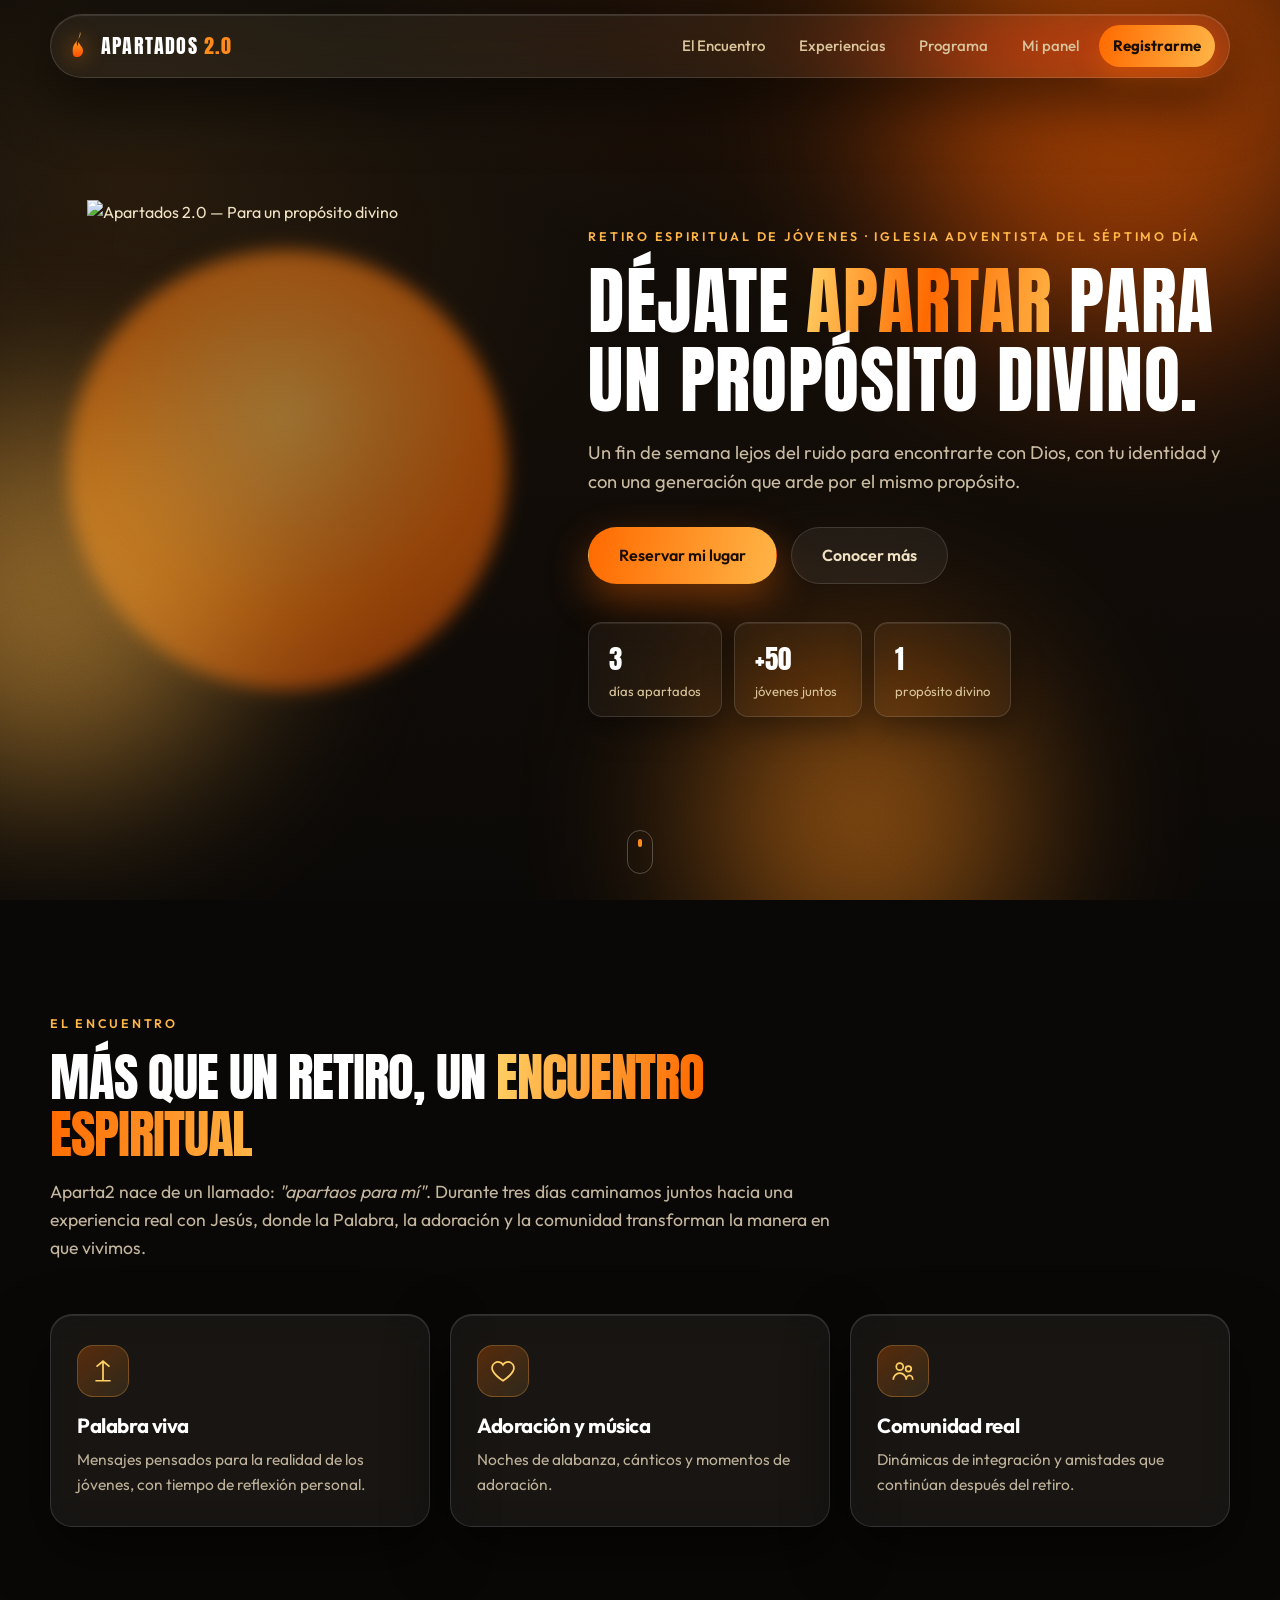
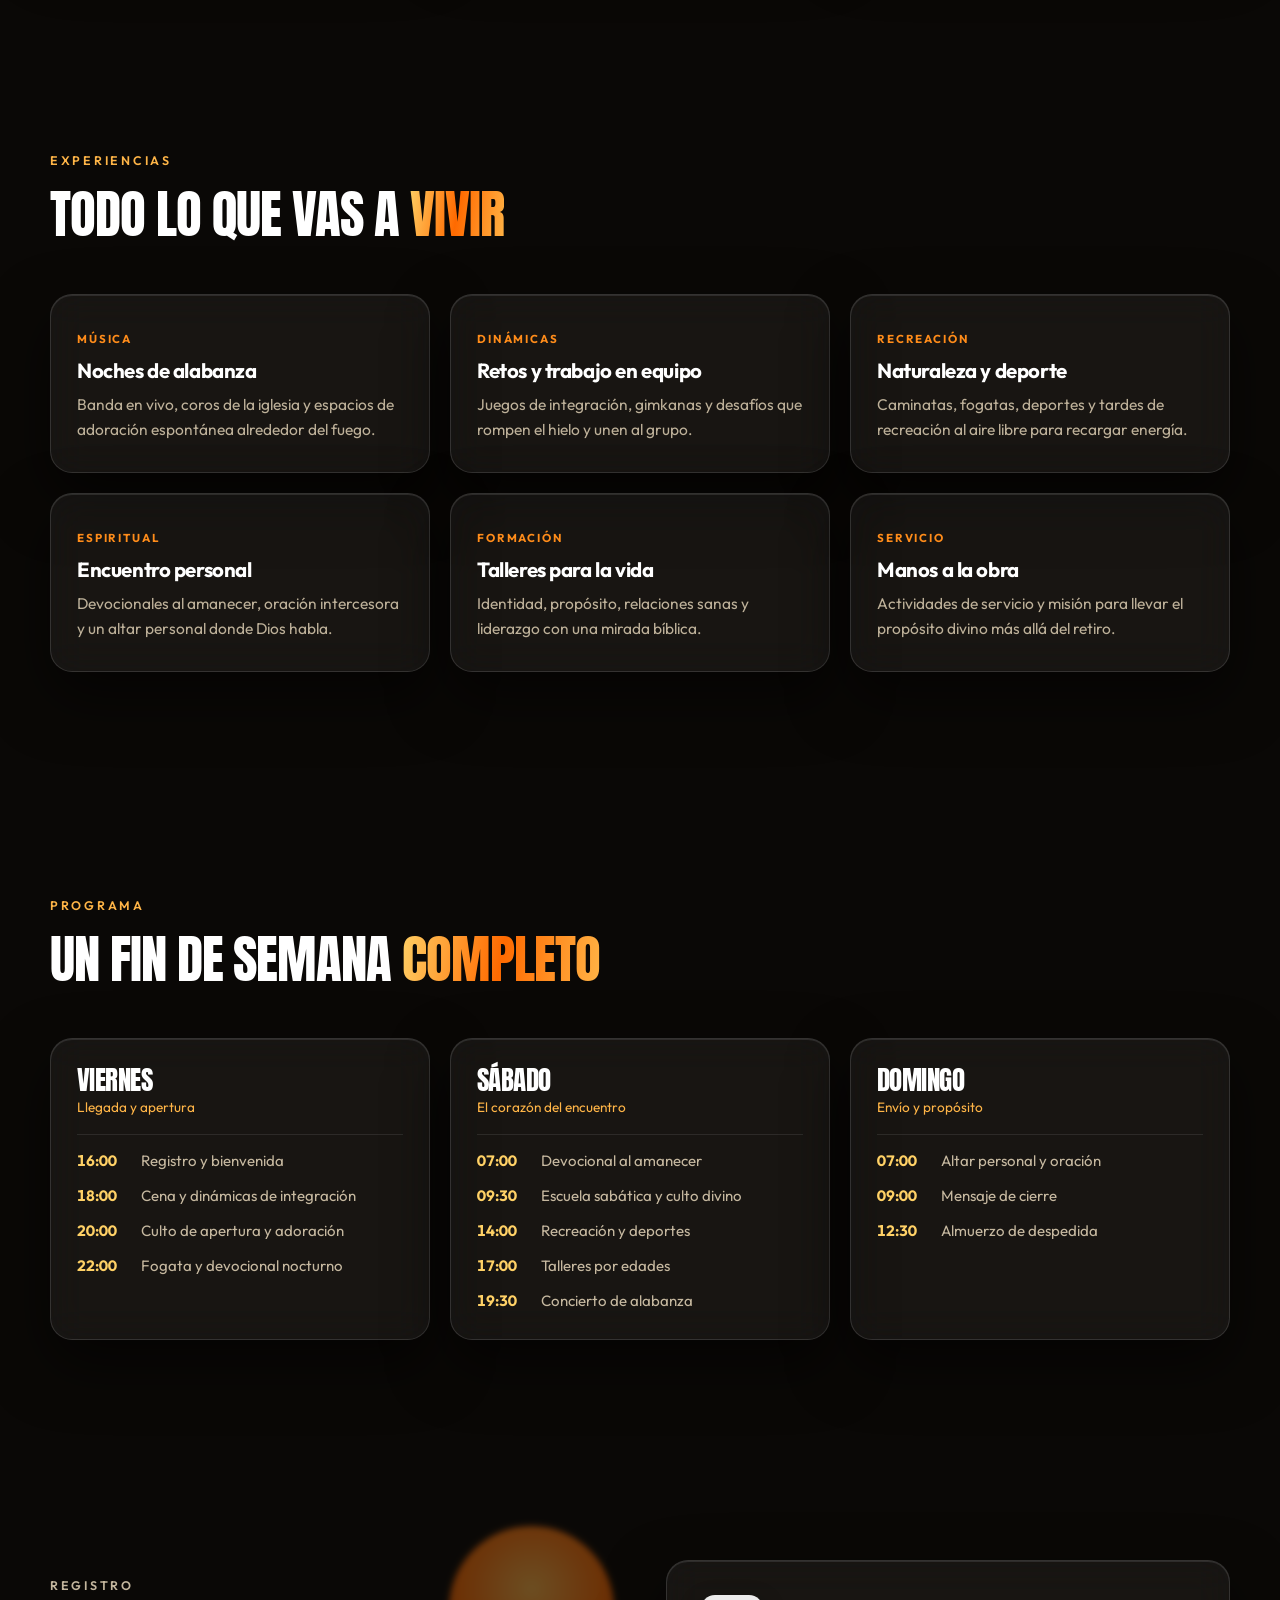
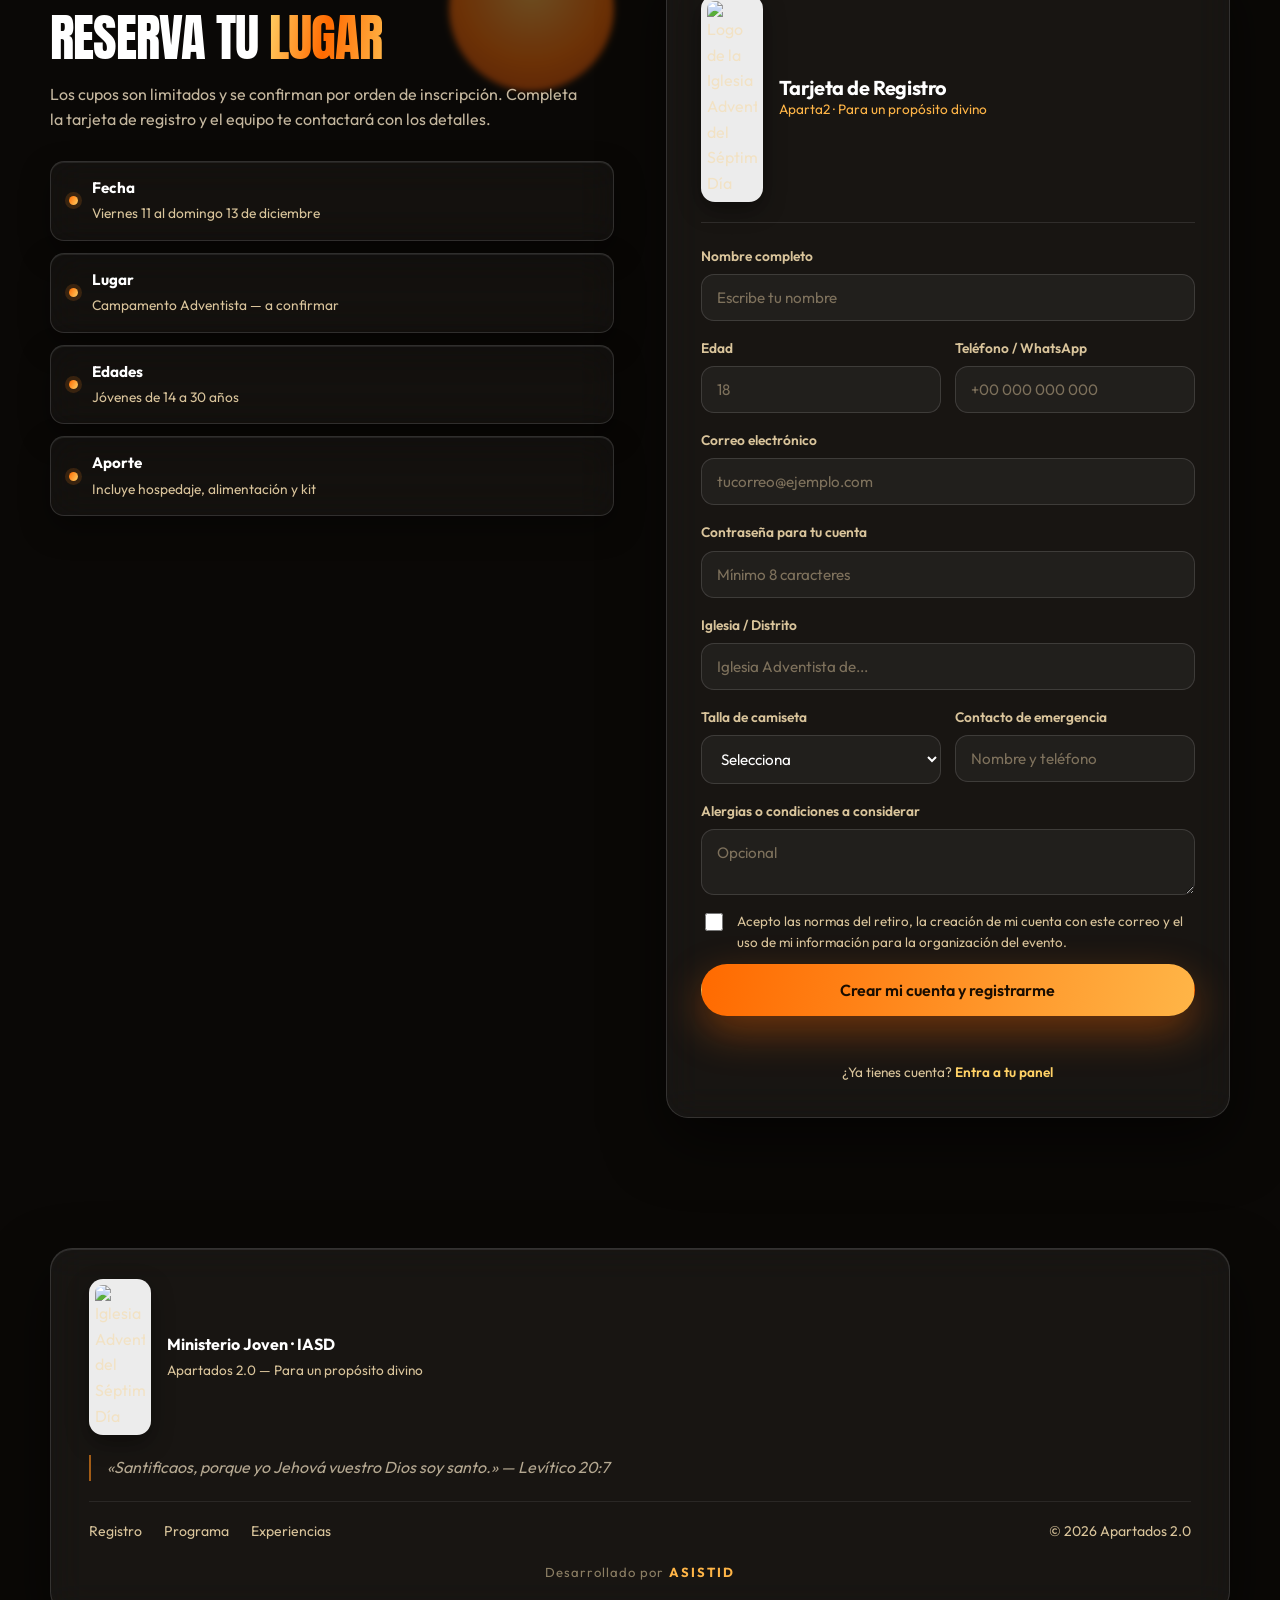
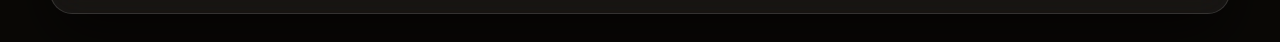
==== index.html @ e3aacc3d "Ajusta textos de las tarjetas de El Encuentro" ====
<!DOCTYPE html>
<html lang="es">
<head>
  <meta charset="UTF-8" />
  <meta name="viewport" content="width=device-width, initial-scale=1.0" />
  <title>Aparta2 — Para un Propósito Divino | Retiro de Jóvenes Adventistas</title>
  <meta name="description" content="Aparta2 es el retiro espiritual de jóvenes de la Iglesia Adventista del Séptimo Día. Un fin de semana apartado para un propósito divino: encuentro con Dios, música, dinámicas y recreación." />
  <link rel="preconnect" href="https://fonts.googleapis.com" />
  <link rel="preconnect" href="https://fonts.gstatic.com" crossorigin />
  <link href="https://fonts.googleapis.com/css2?family=Anton&family=Outfit:wght@300;400;500;600;700;800&display=swap" rel="stylesheet" />
  <link rel="stylesheet" href="styles.css" />
  <link rel="icon" href="https://commons.wikimedia.org/wiki/Special:FilePath/Seventh-day%20Adventist%20Church%20logo%20in%20Spanish.png" />
</head>
<body>
  <div class="glow" aria-hidden="true">
    <span class="orb orb--1"></span>
    <span class="orb orb--2"></span>
    <span class="orb orb--3"></span>
    <div class="grain"></div>
  </div>

  <header class="nav glass" id="nav">
    <a class="nav__brand" href="#inicio">
      <span class="flame-mini" aria-hidden="true">
        <svg viewBox="0 0 64 90" role="img">
          <defs>
            <linearGradient id="fm" x1="0" y1="1" x2="0" y2="0">
              <stop offset="0" stop-color="#ff4d00" />
              <stop offset="0.5" stop-color="#ff8c1a" />
              <stop offset="1" stop-color="#ffd166" />
            </linearGradient>
          </defs>
          <path fill="url(#fm)" d="M32 2c6 16-10 20-10 34 0 6 4 10 4 10s-2-8 3-13c0 10 12 12 12 26 0 12-9 19-19 19S10 71 10 57C10 34 32 30 32 2z"/>
        </svg>
      </span>
      <span class="nav__name">APARTADOS <em>2.0</em></span>
    </a>

    <nav class="nav__links" id="navLinks">
      <a href="#encuentro">El Encuentro</a>
      <a href="#experiencias">Experiencias</a>
      <a href="#programa">Programa</a>
      <a href="panel.html">Mi panel</a>
      <a href="#registro" class="nav__cta">Registrarme</a>
    </nav>

    <button class="nav__burger" id="burger" aria-label="Abrir menú" aria-expanded="false">
      <span></span><span></span><span></span>
    </button>
  </header>

  <main>
    <section class="hero" id="inicio">
      <div class="hero__inner">
        <div class="hero__logo reveal">
          <div class="fluid-orb fluid-orb--hero" data-fluid-orb data-color="#ff6a00" aria-hidden="true"></div>
          <picture>
            <source srcset="assets/aparta2-logo.webp" type="image/webp" />
            <img
              class="logo-aparta"
              src="assets/aparta2-logo.png"
              alt="Apartados 2.0 — Para un propósito divino"
              width="1100"
              height="1507"
            />
          </picture>
        </div>

        <div class="hero__copy">
          <p class="eyebrow reveal">Retiro Espiritual de Jóvenes · Iglesia Adventista del Séptimo Día</p>
          <h1 class="reveal">Déjate <span class="grad">apartar</span> para un propósito divino.</h1>
          <p class="lead reveal">
            Un fin de semana lejos del ruido para encontrarte con Dios, con tu identidad
            y con una generación que arde por el mismo propósito.
          </p>

          <div class="hero__actions reveal">
            <a href="#registro" class="btn btn--primary">Reservar mi lugar</a>
            <a href="#encuentro" class="btn btn--ghost">Conocer más</a>
          </div>

          <ul class="hero__facts reveal">
            <li class="glass glass--soft"><strong>3</strong><span>días apartados</span></li>
            <li class="glass glass--soft"><strong>+50</strong><span>jóvenes juntos</span></li>
            <li class="glass glass--soft"><strong>1</strong><span>propósito divino</span></li>
          </ul>
        </div>
      </div>

      <a href="#encuentro" class="scroll-hint" aria-label="Bajar">
        <span></span>
      </a>
    </section>

    <section class="section" id="encuentro">
      <div class="section__head reveal">
        <p class="eyebrow">El Encuentro</p>
        <h2>Más que un retiro, un <span class="grad">encuentro espiritual</span></h2>
        <p class="section__lead">
          Aparta2 nace de un llamado: <em>"apartaos para mí"</em>. Durante tres días
          caminamos juntos hacia una experiencia real con Jesús, donde la Palabra,
          la adoración y la comunidad transforman la manera en que vivimos.
        </p>
      </div>

      <div class="cards-3">
        <article class="card glass reveal">
          <div class="card__icon" aria-hidden="true">
            <svg viewBox="0 0 24 24" fill="none" stroke="currentColor" stroke-width="1.6"><path d="M12 3v18M6 8l6-5 6 5M5 21h14"/></svg>
          </div>
          <h3>Palabra viva</h3>
          <p>Mensajes pensados para la realidad de los jóvenes, con tiempo de reflexión personal.</p>
        </article>

        <article class="card glass reveal">
          <div class="card__icon" aria-hidden="true">
            <svg viewBox="0 0 24 24" fill="none" stroke="currentColor" stroke-width="1.6"><path d="M12 21s-7-4.6-9.3-9A5.3 5.3 0 0 1 12 6.3 5.3 5.3 0 0 1 21.3 12C19 16.4 12 21 12 21z"/></svg>
          </div>
          <h3>Adoración y música</h3>
          <p>Noches de alabanza, cánticos y momentos de adoración.</p>
        </article>

        <article class="card glass reveal">
          <div class="card__icon" aria-hidden="true">
            <svg viewBox="0 0 24 24" fill="none" stroke="currentColor" stroke-width="1.6"><circle cx="9" cy="8" r="3.2"/><circle cx="17" cy="10" r="2.6"/><path d="M3 20c0-3.3 2.7-6 6-6s6 2.7 6 6M15 20c0-2.2 1.3-4 3-4s3 1.8 3 4"/></svg>
          </div>
          <h3>Comunidad real</h3>
          <p>Dinámicas de integración y amistades que continúan después del retiro.</p>
        </article>
      </div>
    </section>

    <section class="section" id="experiencias">
      <div class="section__head reveal">
        <p class="eyebrow">Experiencias</p>
        <h2>Todo lo que vas a <span class="grad">vivir</span></h2>
      </div>

      <div class="cards-2">
        <article class="feature glass reveal">
          <span class="feature__tag">Música</span>
          <h3>Noches de alabanza</h3>
          <p>Banda en vivo, coros de la iglesia y espacios de adoración espontánea alrededor del fuego.</p>
        </article>

        <article class="feature glass reveal">
          <span class="feature__tag">Dinámicas</span>
          <h3>Retos y trabajo en equipo</h3>
          <p>Juegos de integración, gimkanas y desafíos que rompen el hielo y unen al grupo.</p>
        </article>

        <article class="feature glass reveal">
          <span class="feature__tag">Recreación</span>
          <h3>Naturaleza y deporte</h3>
          <p>Caminatas, fogatas, deportes y tardes de recreación al aire libre para recargar energía.</p>
        </article>

        <article class="feature glass reveal">
          <span class="feature__tag">Espiritual</span>
          <h3>Encuentro personal</h3>
          <p>Devocionales al amanecer, oración intercesora y un altar personal donde Dios habla.</p>
        </article>

        <article class="feature glass reveal">
          <span class="feature__tag">Formación</span>
          <h3>Talleres para la vida</h3>
          <p>Identidad, propósito, relaciones sanas y liderazgo con una mirada bíblica.</p>
        </article>

        <article class="feature glass reveal">
          <span class="feature__tag">Servicio</span>
          <h3>Manos a la obra</h3>
          <p>Actividades de servicio y misión para llevar el propósito divino más allá del retiro.</p>
        </article>
      </div>
    </section>

    <section class="section" id="programa">
      <div class="section__head reveal">
        <p class="eyebrow">Programa</p>
        <h2>Un fin de semana <span class="grad">completo</span></h2>
      </div>

      <div class="timeline">
        <article class="day glass reveal">
          <header>
            <h3>Viernes</h3>
            <span>Llegada y apertura</span>
          </header>
          <ul>
            <li><time>16:00</time> Registro y bienvenida</li>
            <li><time>18:00</time> Cena y dinámicas de integración</li>
            <li><time>20:00</time> Culto de apertura y adoración</li>
            <li><time>22:00</time> Fogata y devocional nocturno</li>
          </ul>
        </article>

        <article class="day glass reveal">
          <header>
            <h3>Sábado</h3>
            <span>El corazón del encuentro</span>
          </header>
          <ul>
            <li><time>07:00</time> Devocional al amanecer</li>
            <li><time>09:30</time> Escuela sabática y culto divino</li>
            <li><time>14:00</time> Recreación y deportes</li>
            <li><time>17:00</time> Talleres por edades</li>
            <li><time>19:30</time> Concierto de alabanza</li>
          </ul>
        </article>

        <article class="day glass reveal">
          <header>
            <h3>Domingo</h3>
            <span>Envío y propósito</span>
          </header>
          <ul>
            <li><time>07:00</time> Altar personal y oración</li>
            <li><time>09:00</time> Mensaje de cierre</li>
            <li><time>12:30</time> Almuerzo de despedida</li>
          </ul>
        </article>
      </div>
    </section>

    <section class="section" id="registro">
      <div class="register">
        <div class="register__info reveal">
          <div class="fluid-orb fluid-orb--accent" data-fluid-orb data-color="#ffb547" aria-hidden="true"></div>
          <p class="eyebrow">Registro</p>
          <h2>Reserva tu <span class="grad">lugar</span></h2>
          <p>
            Los cupos son limitados y se confirman por orden de inscripción.
            Completa la tarjeta de registro y el equipo te contactará con los detalles.
          </p>

          <ul class="register__details">
            <li class="glass glass--soft">
              <span class="dot"></span>
              <div><strong>Fecha</strong><small>Viernes 11 al domingo 13 de diciembre</small></div>
            </li>
            <li class="glass glass--soft">
              <span class="dot"></span>
              <div><strong>Lugar</strong><small>Campamento Adventista — a confirmar</small></div>
            </li>
            <li class="glass glass--soft">
              <span class="dot"></span>
              <div><strong>Edades</strong><small>Jóvenes de 14 a 30 años</small></div>
            </li>
            <li class="glass glass--soft">
              <span class="dot"></span>
              <div><strong>Aporte</strong><small>Incluye hospedaje, alimentación y kit</small></div>
            </li>
          </ul>
        </div>

        <form class="register__card glass reveal" id="registroForm" novalidate>
          <input type="text" name="website" class="hp" tabindex="-1" autocomplete="off" aria-hidden="true" />
          <div class="register__card-head">
            <img
              class="church-logo"
              src="https://commons.wikimedia.org/wiki/Special:FilePath/Seventh-day%20Adventist%20Church%20logo%20in%20Spanish.png"
              alt="Logo de la Iglesia Adventista del Séptimo Día"
              loading="lazy"
            />
            <div>
              <h3>Tarjeta de Registro</h3>
              <p>Aparta2 · Para un propósito divino</p>
            </div>
          </div>

          <div class="field">
            <label for="nombre">Nombre completo</label>
            <input id="nombre" name="nombre" type="text" placeholder="Escribe tu nombre" required />
            <small class="error"></small>
          </div>

          <div class="grid-2">
            <div class="field">
              <label for="edad">Edad</label>
              <input id="edad" name="edad" type="number" min="14" max="30" placeholder="18" required />
              <small class="error"></small>
            </div>
            <div class="field">
              <label for="telefono">Teléfono / WhatsApp</label>
              <input id="telefono" name="telefono" type="tel" placeholder="+00 000 000 000" required />
              <small class="error"></small>
            </div>
          </div>

          <div class="field">
            <label for="email">Correo electrónico</label>
            <input id="email" name="email" type="email" placeholder="tucorreo@ejemplo.com" required autocomplete="email" />
            <small class="error"></small>
          </div>

          <div class="field">
            <label for="password">Contraseña para tu cuenta</label>
            <input id="password" name="password" type="password" placeholder="Mínimo 8 caracteres" minlength="8" required autocomplete="new-password" />
            <small class="error"></small>
          </div>

          <div class="field">
            <label for="iglesia">Iglesia / Distrito</label>
            <input id="iglesia" name="iglesia" type="text" placeholder="Iglesia Adventista de..." />
            <small class="error"></small>
          </div>

          <div class="grid-2">
            <div class="field">
              <label for="talla">Talla de camiseta</label>
              <select id="talla" name="talla">
                <option value="">Selecciona</option>
                <option>S</option><option>M</option><option>L</option>
                <option>XL</option><option>XXL</option>
              </select>
            </div>
            <div class="field">
              <label for="emergencia">Contacto de emergencia</label>
              <input id="emergencia" name="emergencia" type="tel" placeholder="Nombre y teléfono" />
            </div>
          </div>

          <div class="field">
            <label for="notas">Alergias o condiciones a considerar</label>
            <textarea id="notas" name="notas" rows="2" placeholder="Opcional"></textarea>
          </div>

          <label class="check">
            <input type="checkbox" id="acepto" required />
            <span>Acepto las normas del retiro, la creación de mi cuenta con este correo y el uso de mi información para la organización del evento.</span>
          </label>
          <small class="error" id="aceptoError"></small>

          <button type="submit" class="btn btn--primary btn--block">Crear mi cuenta y registrarme</button>
          <p class="form-note" id="formNote" role="status"></p>
          <p class="form-alt">¿Ya tienes cuenta? <a href="panel.html">Entra a tu panel</a></p>
        </form>
      </div>
    </section>
  </main>

  <footer class="footer glass">
    <div class="footer__brand">
      <img
        class="church-logo"
        src="https://commons.wikimedia.org/wiki/Special:FilePath/Seventh-day%20Adventist%20Church%20logo%20in%20Spanish.png"
        alt="Iglesia Adventista del Séptimo Día"
        loading="lazy"
      />
      <div>
        <strong>Ministerio Joven · IASD</strong>
        <small>Apartados 2.0 — Para un propósito divino</small>
      </div>
    </div>

    <p class="footer__verse">«Santificaos, porque yo Jehová vuestro Dios soy santo.» — Levítico 20:7</p>

    <div class="footer__meta">
      <a href="#registro">Registro</a>
      <a href="#programa">Programa</a>
      <a href="#experiencias">Experiencias</a>
      <span>© <span id="year"></span> Apartados 2.0</span>
    </div>

    <p class="footer__credit">Desarrollado por <strong>ASISTID</strong></p>
  </footer>

  <script src="config.js"></script>
  <script src="vendor/supabase-js.js"></script>
  <script src="fluid-orb.js"></script>
  <script src="script.js"></script>
</body>
</html>
---- styles.css ----
:root {
  --bg: #0a0806;
  --bg-2: #120c07;
  --orange: #ff6a00;
  --orange-2: #ff8c1a;
  --amber: #ffb547;
  --gold: #ffd166;
  --cream: #f2e2c4;
  --cream-2: #d9c49b;
  --white: #ffffff;

  --glass-bg: rgba(255, 255, 255, 0.055);
  --glass-bg-strong: rgba(255, 255, 255, 0.09);
  --glass-border: rgba(255, 255, 255, 0.13);
  --glass-shadow: 0 24px 60px rgba(0, 0, 0, 0.55);

  --radius: 22px;
  --radius-sm: 14px;
  --max: 1180px;
  --font: "Outfit", system-ui, -apple-system, "Segoe UI", sans-serif;
  --font-display: "Anton", var(--font);
}

* { box-sizing: border-box; }

html { scroll-behavior: smooth; }

body {
  margin: 0;
  background: var(--bg);
  color: var(--cream);
  font-family: var(--font);
  line-height: 1.6;
  overflow-x: hidden;
  -webkit-font-smoothing: antialiased;
}

img { max-width: 100%; display: block; }
a { color: inherit; text-decoration: none; }
h1, h2, h3 { margin: 0; line-height: 1.08; font-weight: 700; letter-spacing: -0.02em; }
p { margin: 0; }

/* ---------- Fondo ---------- */
.glow {
  position: fixed;
  inset: 0;
  z-index: -1;
  overflow: hidden;
  background:
    radial-gradient(1200px 700px at 80% -10%, rgba(255, 106, 0, 0.18), transparent 60%),
    radial-gradient(900px 600px at 10% 20%, rgba(255, 181, 71, 0.10), transparent 60%),
    linear-gradient(180deg, var(--bg) 0%, var(--bg-2) 45%, var(--bg) 100%);
}

.orb {
  position: absolute;
  border-radius: 50%;
  filter: blur(90px);
  opacity: 0.5;
  animation: float 18s ease-in-out infinite;
}
.orb--1 { width: 460px; height: 460px; background: #ff5e00; top: -120px; right: -80px; }
.orb--2 { width: 380px; height: 380px; background: #ffb547; top: 45%; left: -140px; animation-delay: -6s; }
.orb--3 { width: 320px; height: 320px; background: #ff8c1a; bottom: -80px; right: 20%; animation-delay: -11s; }

.grain {
  position: absolute;
  inset: 0;
  opacity: 0.28;
  background-image: url("data:image/svg+xml,%3Csvg xmlns='http://www.w3.org/2000/svg' width='140' height='140'%3E%3Cfilter id='n'%3E%3CfeTurbulence type='fractalNoise' baseFrequency='0.85' numOctaves='3'/%3E%3C/filter%3E%3Crect width='140' height='140' filter='url(%23n)' opacity='0.45'/%3E%3C/svg%3E");
  mix-blend-mode: overlay;
}

@keyframes float {
  0%, 100% { transform: translate(0, 0) scale(1); }
  50% { transform: translate(-40px, 50px) scale(1.08); }
}

/* ---------- Glass ---------- */
.glass {
  background: var(--glass-bg);
  border: 1px solid var(--glass-border);
  backdrop-filter: blur(18px) saturate(140%);
  -webkit-backdrop-filter: blur(18px) saturate(140%);
  box-shadow: var(--glass-shadow), inset 0 1px 0 rgba(255, 255, 255, 0.10);
}
.glass--soft {
  background: rgba(255, 255, 255, 0.04);
  box-shadow: 0 12px 30px rgba(0, 0, 0, 0.35), inset 0 1px 0 rgba(255, 255, 255, 0.08);
}

.grad {
  background: linear-gradient(100deg, var(--gold), var(--orange), var(--amber));
  -webkit-background-clip: text;
  background-clip: text;
  color: transparent;
}

/* ---------- Nav ---------- */
.nav {
  position: fixed;
  top: 14px;
  left: 50%;
  transform: translateX(-50%);
  width: min(calc(100% - 28px), var(--max));
  z-index: 50;
  display: flex;
  align-items: center;
  justify-content: space-between;
  gap: 18px;
  padding: 10px 14px 10px 18px;
  border-radius: 999px;
  transition: padding 0.3s ease, background 0.3s ease;
}
.nav.is-scrolled { background: rgba(12, 8, 5, 0.72); }

.nav__brand { display: flex; align-items: center; gap: 10px; }
.flame-mini { width: 22px; height: 30px; display: grid; place-items: center; }
.flame-mini svg { width: 100%; height: 100%; filter: drop-shadow(0 0 10px rgba(255, 120, 0, 0.7)); }
.nav__name {
  font-family: var(--font-display);
  font-size: 1.25rem;
  letter-spacing: 0.06em;
  color: var(--white);
}
.nav__name em { color: var(--orange-2); font-style: normal; }

.nav__links { display: flex; align-items: center; gap: 6px; }
.nav__links a {
  padding: 9px 14px;
  border-radius: 999px;
  font-size: 0.94rem;
  font-weight: 500;
  color: var(--cream-2);
  transition: color 0.2s ease, background 0.2s ease;
}
.nav__links a:hover { color: var(--white); background: rgba(255, 255, 255, 0.07); }

.nav__cta {
  background: linear-gradient(100deg, var(--orange), var(--amber)) !important;
  color: #1a0d00 !important;
  font-weight: 700 !important;
  box-shadow: 0 10px 26px rgba(255, 106, 0, 0.35);
}
.nav__cta:hover { filter: brightness(1.08); }

.nav__burger {
  display: none;
  flex-direction: column;
  gap: 5px;
  width: 42px;
  height: 42px;
  align-items: center;
  justify-content: center;
  border: 1px solid var(--glass-border);
  border-radius: 50%;
  background: rgba(255, 255, 255, 0.05);
  cursor: pointer;
}
.nav__burger span {
  width: 17px;
  height: 2px;
  background: var(--cream);
  border-radius: 2px;
  transition: transform 0.25s ease, opacity 0.2s ease;
}
.nav__burger[aria-expanded="true"] span:nth-child(1) { transform: translateY(7px) rotate(45deg); }
.nav__burger[aria-expanded="true"] span:nth-child(2) { opacity: 0; }
.nav__burger[aria-expanded="true"] span:nth-child(3) { transform: translateY(-7px) rotate(-45deg); }

/* ---------- Hero ---------- */
.hero {
  position: relative;
  min-height: 100svh;
  display: grid;
  place-items: center;
  padding: 130px 22px 90px;
}
.hero__inner {
  width: min(100%, var(--max));
  display: grid;
  grid-template-columns: 0.85fr 1.15fr;
  align-items: center;
  gap: clamp(24px, 5vw, 70px);
}

.hero__logo { position: relative; display: grid; place-items: center; }
.hero__logo picture {
  position: relative;
  z-index: 1;
  display: block;
  width: min(100%, 400px);
}
.logo-aparta {
  width: 100%;
  height: auto;
  max-height: 60svh;
  object-fit: contain;
  filter: drop-shadow(0 30px 60px rgba(255, 90, 0, 0.28));
}

.eyebrow {
  display: inline-block;
  font-size: 0.78rem;
  font-weight: 600;
  letter-spacing: 0.22em;
  text-transform: uppercase;
  color: var(--amber);
  margin-bottom: 14px;
}

.hero h1 {
  font-family: var(--font-display);
  font-weight: 400;
  font-size: clamp(2.6rem, 6vw, 4.6rem);
  text-transform: uppercase;
  color: var(--white);
  letter-spacing: 0.01em;
}

.lead {
  margin-top: 18px;
  max-width: 56ch;
  font-size: clamp(1rem, 1.6vw, 1.15rem);
  color: rgba(242, 226, 196, 0.82);
}

.hero__actions { display: flex; flex-wrap: wrap; gap: 14px; margin-top: 30px; }

.btn {
  display: inline-flex;
  align-items: center;
  justify-content: center;
  gap: 10px;
  padding: 15px 30px;
  border-radius: 999px;
  border: 1px solid transparent;
  font-family: var(--font);
  font-size: 1rem;
  font-weight: 600;
  cursor: pointer;
  transition: transform 0.2s ease, filter 0.2s ease, background 0.2s ease;
}
.btn:hover { transform: translateY(-2px); }
.btn--primary {
  background: linear-gradient(100deg, var(--orange), var(--amber));
  color: #1a0d00;
  box-shadow: 0 16px 40px rgba(255, 106, 0, 0.38);
}
.btn--primary:hover { filter: brightness(1.07); }
.btn--ghost {
  background: rgba(255, 255, 255, 0.06);
  border-color: var(--glass-border);
  color: var(--cream);
  backdrop-filter: blur(12px);
}
.btn--ghost:hover { background: rgba(255, 255, 255, 0.12); }
.btn--block { width: 100%; margin-top: 6px; }

.hero__facts {
  list-style: none;
  display: flex;
  flex-wrap: wrap;
  gap: 12px;
  padding: 0;
  margin: 38px 0 0;
}
.hero__facts li {
  border-radius: var(--radius-sm);
  padding: 14px 20px;
  min-width: 128px;
  display: flex;
  flex-direction: column;
}
.hero__facts strong {
  font-family: var(--font-display);
  font-weight: 400;
  font-size: 1.7rem;
  color: var(--white);
}
.hero__facts span { font-size: 0.82rem; color: var(--cream-2); }

.scroll-hint {
  position: absolute;
  bottom: 26px;
  left: 50%;
  transform: translateX(-50%);
  width: 26px;
  height: 44px;
  border: 1px solid rgba(255, 255, 255, 0.25);
  border-radius: 999px;
  display: grid;
  justify-items: center;
  padding-top: 8px;
}
.scroll-hint span {
  width: 4px;
  height: 8px;
  border-radius: 4px;
  background: var(--orange-2);
  animation: scrollDot 1.8s ease-in-out infinite;
}
@keyframes scrollDot {
  0% { transform: translateY(0); opacity: 1; }
  70% { transform: translateY(14px); opacity: 0; }
  100% { opacity: 0; }
}

/* ---------- Secciones ---------- */
.section {
  width: min(100% - 36px, var(--max));
  margin: 0 auto;
  padding: clamp(60px, 9vw, 110px) 0;
}
.section__head { max-width: 780px; margin-bottom: clamp(30px, 4vw, 52px); }
.section__head h2 {
  font-family: var(--font-display);
  font-weight: 400;
  font-size: clamp(2rem, 4.4vw, 3.3rem);
  text-transform: uppercase;
  color: var(--white);
}
.section__lead {
  margin-top: 16px;
  color: rgba(242, 226, 196, 0.8);
  font-size: clamp(1rem, 1.5vw, 1.1rem);
}

.cards-3, .cards-2 {
  display: grid;
  gap: 20px;
}
.cards-3 { grid-template-columns: repeat(3, 1fr); }
.cards-2 { grid-template-columns: repeat(3, 1fr); }

.card, .feature {
  border-radius: var(--radius);
  padding: 30px 26px;
  transition: transform 0.3s ease, border-color 0.3s ease, background 0.3s ease;
}
.card:hover, .feature:hover, .day:hover {
  transform: translateY(-6px);
  border-color: rgba(255, 140, 26, 0.45);
  background: var(--glass-bg-strong);
}

.card__icon {
  width: 52px;
  height: 52px;
  display: grid;
  place-items: center;
  border-radius: 16px;
  margin-bottom: 18px;
  color: var(--gold);
  background: linear-gradient(140deg, rgba(255, 106, 0, 0.28), rgba(255, 209, 102, 0.10));
  border: 1px solid rgba(255, 181, 71, 0.28);
}
.card__icon svg { width: 26px; height: 26px; }
.card h3, .feature h3 { font-size: 1.28rem; color: var(--white); margin-bottom: 10px; }
.card p, .feature p { color: rgba(242, 226, 196, 0.76); font-size: 0.97rem; }

.feature__tag {
  display: inline-block;
  font-size: 0.72rem;
  font-weight: 700;
  letter-spacing: 0.16em;
  text-transform: uppercase;
  color: var(--orange-2);
  margin-bottom: 12px;
}

/* ---------- Timeline ---------- */
.timeline { display: grid; grid-template-columns: repeat(3, 1fr); gap: 20px; }
.day { border-radius: var(--radius); padding: 26px; transition: transform 0.3s ease, border-color 0.3s ease, background 0.3s ease; }
.day header { border-bottom: 1px solid rgba(255, 255, 255, 0.09); padding-bottom: 14px; margin-bottom: 14px; }
.day h3 {
  font-family: var(--font-display);
  font-weight: 400;
  font-size: 1.7rem;
  text-transform: uppercase;
  color: var(--white);
}
.day header span { font-size: 0.85rem; color: var(--amber); }
.day ul { list-style: none; padding: 0; margin: 0; display: grid; gap: 11px; }
.day li { display: flex; gap: 12px; font-size: 0.94rem; color: rgba(242, 226, 196, 0.8); }
.day time {
  flex: none;
  min-width: 52px;
  font-weight: 700;
  color: var(--gold);
  font-variant-numeric: tabular-nums;
}

/* ---------- Registro ---------- */
.register {
  display: grid;
  grid-template-columns: 1fr 1fr;
  gap: clamp(24px, 4vw, 54px);
  align-items: start;
}
.register__info { position: relative; }
.register__info > :not(.fluid-orb) { position: relative; z-index: 1; }
.register__info h2 {
  font-family: var(--font-display);
  font-weight: 400;
  font-size: clamp(2rem, 4.4vw, 3.2rem);
  text-transform: uppercase;
  color: var(--white);
}
.register__info > p { margin-top: 16px; color: rgba(242, 226, 196, 0.8); max-width: 48ch; }
.register__details { list-style: none; padding: 0; margin: 28px 0 0; display: grid; gap: 12px; }
.register__details li {
  display: flex;
  align-items: center;
  gap: 14px;
  border-radius: var(--radius-sm);
  padding: 14px 18px;
}
.register__details .dot {
  width: 9px;
  height: 9px;
  border-radius: 50%;
  flex: none;
  background: linear-gradient(120deg, var(--orange), var(--gold));
  box-shadow: 0 0 0 4px rgba(255, 140, 26, 0.16);
}
.register__details strong { display: block; color: var(--white); font-size: 0.95rem; }
.register__details small { color: var(--cream-2); font-size: 0.86rem; }

.register__card { border-radius: var(--radius); padding: clamp(24px, 3vw, 34px); }
.register__card-head {
  display: flex;
  align-items: center;
  gap: 16px;
  padding-bottom: 20px;
  margin-bottom: 22px;
  border-bottom: 1px solid rgba(255, 255, 255, 0.1);
}
.church-logo {
  width: 62px;
  height: auto;
  padding: 6px;
  border-radius: 14px;
  background: rgba(255, 255, 255, 0.92);
  box-shadow: 0 8px 22px rgba(0, 0, 0, 0.4);
}
.register__card-head h3 { font-size: 1.25rem; color: var(--white); }
.register__card-head p { font-size: 0.85rem; color: var(--amber); }

.field { display: flex; flex-direction: column; gap: 7px; margin-bottom: 16px; }
.field label { font-size: 0.86rem; font-weight: 600; color: var(--cream-2); }
.field input, .field select, .field textarea {
  width: 100%;
  padding: 13px 15px;
  border-radius: 13px;
  border: 1px solid rgba(255, 255, 255, 0.13);
  background: rgba(255, 255, 255, 0.045);
  color: var(--white);
  font-family: var(--font);
  font-size: 0.95rem;
  transition: border-color 0.2s ease, box-shadow 0.2s ease, background 0.2s ease;
}
.field textarea { resize: vertical; }
.field input::placeholder, .field textarea::placeholder { color: rgba(217, 196, 155, 0.5); }
.field input:focus, .field select:focus, .field textarea:focus {
  outline: none;
  border-color: rgba(255, 140, 26, 0.7);
  background: rgba(255, 255, 255, 0.075);
  box-shadow: 0 0 0 4px rgba(255, 106, 0, 0.15);
}
.field select option { background: #17100a; color: var(--cream); }
.field.invalid input, .field.invalid select { border-color: rgba(255, 84, 84, 0.8); }
.field .error { color: #ff9a9a; font-size: 0.78rem; min-height: 0; display: none; }
.field.invalid .error { display: block; }

.grid-2 { display: grid; grid-template-columns: 1fr 1fr; gap: 14px; }

.check {
  display: flex;
  align-items: flex-start;
  gap: 11px;
  font-size: 0.84rem;
  color: var(--cream-2);
  margin: 6px 0 4px;
  cursor: pointer;
}
.check input { width: 18px; height: 18px; accent-color: var(--orange); margin-top: 2px; flex: none; }
#aceptoError { margin-bottom: 8px; }

.form-note { margin-top: 14px; font-size: 0.88rem; font-weight: 600; color: var(--gold); min-height: 20px; }
.form-note.ok { color: #9dffb0; }
.form-note.error { color: #ff9a9a; }

.form-alt { margin-top: 12px; font-size: 0.85rem; color: var(--cream-2); text-align: center; }
.form-alt a { color: var(--gold); font-weight: 600; }
.form-alt a:hover { text-decoration: underline; }

.hp {
  position: absolute;
  left: -9999px;
  width: 1px;
  height: 1px;
  opacity: 0;
  pointer-events: none;
}

.btn[disabled] { opacity: 0.65; cursor: progress; transform: none; }

/* ---------- Footer ---------- */
.footer {
  width: min(100% - 28px, var(--max));
  margin: 20px auto 28px;
  border-radius: var(--radius);
  padding: 30px clamp(20px, 3vw, 40px);
  display: grid;
  gap: 20px;
}
.footer__brand { display: flex; align-items: center; gap: 16px; }
.footer__brand strong { display: block; color: var(--white); }
.footer__brand small { color: var(--cream-2); font-size: 0.85rem; }
.footer__verse {
  font-style: italic;
  color: rgba(242, 226, 196, 0.72);
  border-left: 2px solid rgba(255, 140, 26, 0.6);
  padding-left: 16px;
}
.footer__meta {
  display: flex;
  flex-wrap: wrap;
  gap: 8px 22px;
  align-items: center;
  font-size: 0.88rem;
  color: var(--cream-2);
  border-top: 1px solid rgba(255, 255, 255, 0.08);
  padding-top: 18px;
}
.footer__meta a:hover { color: var(--gold); }
.footer__meta span:last-child { margin-left: auto; }

.footer__credit {
  text-align: center;
  font-size: 0.82rem;
  letter-spacing: 0.08em;
  color: rgba(217, 196, 155, 0.6);
}
.footer__credit strong { color: var(--amber); letter-spacing: 0.16em; }

/* ---------- Fluid Orb (WebGL) ---------- */
.fluid-orb {
  position: relative;
  aspect-ratio: 1 / 1;
  border-radius: 50%;
  pointer-events: none;
  mix-blend-mode: screen;
}
.fluid-orb__canvas { width: 100%; height: 100%; display: block; }

.fluid-orb::after {
  content: "";
  position: absolute;
  inset: 0;
  border-radius: 50%;
  background: radial-gradient(circle at 50% 38%, #ffb347 0%, #ff6a00 55%, #c93c00 100%);
  mix-blend-mode: multiply;
}

.fluid-orb--fallback {
  background: radial-gradient(circle at 50% 78%, #fff 0%, #ffb547 32%, #ff6a00 62%, transparent 72%);
  filter: blur(6px);
}

.fluid-orb--hero {
  position: absolute;
  inset: 0;
  margin: auto;
  width: min(96%, 440px);
  opacity: 0.55;
  z-index: 0;
  filter: blur(9px);
  animation: orbPulse 9s ease-in-out infinite;
}
@keyframes orbPulse {
  0%, 100% { transform: scale(1); opacity: 0.46; }
  50% { transform: scale(1.06); opacity: 0.66; }
}

.fluid-orb--accent {
  position: absolute;
  top: -34px;
  right: 0;
  width: clamp(110px, 15vw, 165px);
  opacity: 0.4;
  z-index: 0;
  filter: blur(3px);
}

@media (prefers-reduced-motion: reduce) {
  .fluid-orb--hero { animation: none; }
}

/* ---------- Reveal ---------- */
.reveal { opacity: 0; transform: translateY(26px); transition: opacity 0.7s ease, transform 0.7s ease; }
.reveal.is-visible { opacity: 1; transform: none; }

@media (prefers-reduced-motion: reduce) {
  * { animation: none !important; transition: none !important; }
  .reveal { opacity: 1; transform: none; }
}

/* ---------- Responsive ---------- */
@media (max-width: 980px) {
  .hero__inner { grid-template-columns: 1fr; text-align: center; }
  .hero__logo { order: -1; }
  .lead { margin-inline: auto; }
  .hero__actions, .hero__facts { justify-content: center; }
  .hero__logo picture { width: min(100%, 320px); }
  .logo-aparta { max-height: 46svh; }
  .cards-3, .cards-2, .timeline { grid-template-columns: repeat(2, 1fr); }
  .register { grid-template-columns: 1fr; }
}

@media (max-width: 720px) {
  .nav { border-radius: 24px; align-items: flex-start; padding: 12px 14px; }
  .nav__burger { display: flex; }
  .nav__links {
    position: absolute;
    top: calc(100% + 10px);
    left: 0;
    right: 0;
    flex-direction: column;
    align-items: stretch;
    gap: 4px;
    padding: 12px;
    border-radius: 20px;
    background: rgba(12, 8, 5, 0.92);
    border: 1px solid var(--glass-border);
    backdrop-filter: blur(18px);
    opacity: 0;
    visibility: hidden;
    transform: translateY(-8px);
    transition: opacity 0.25s ease, transform 0.25s ease, visibility 0.25s;
  }
  .nav__links.is-open { opacity: 1; visibility: visible; transform: none; }
  .nav__links a { padding: 12px 14px; }
  .nav__cta { text-align: center; }

  .cards-3, .cards-2, .timeline { grid-template-columns: 1fr; }
  .grid-2 { grid-template-columns: 1fr; }
  .hero { padding-top: 120px; }
  .footer__meta span:last-child { margin-left: 0; }
}
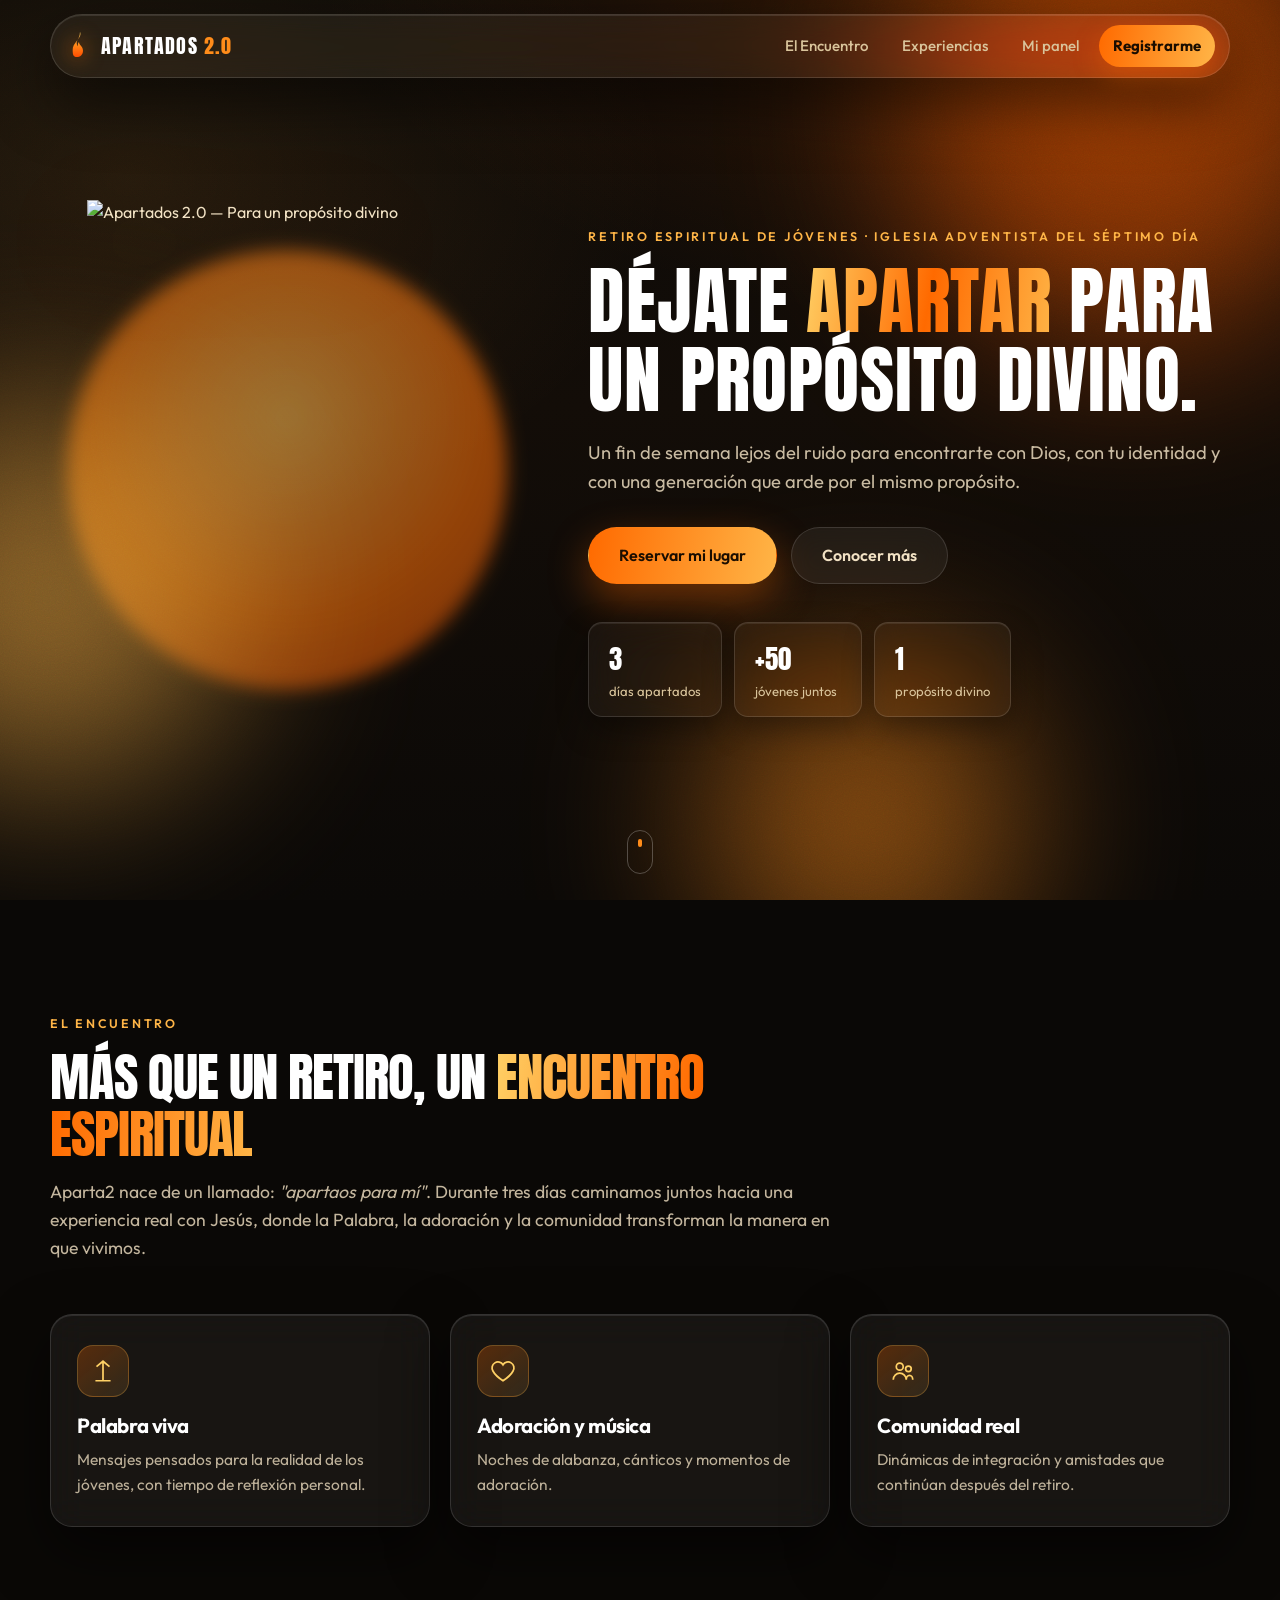
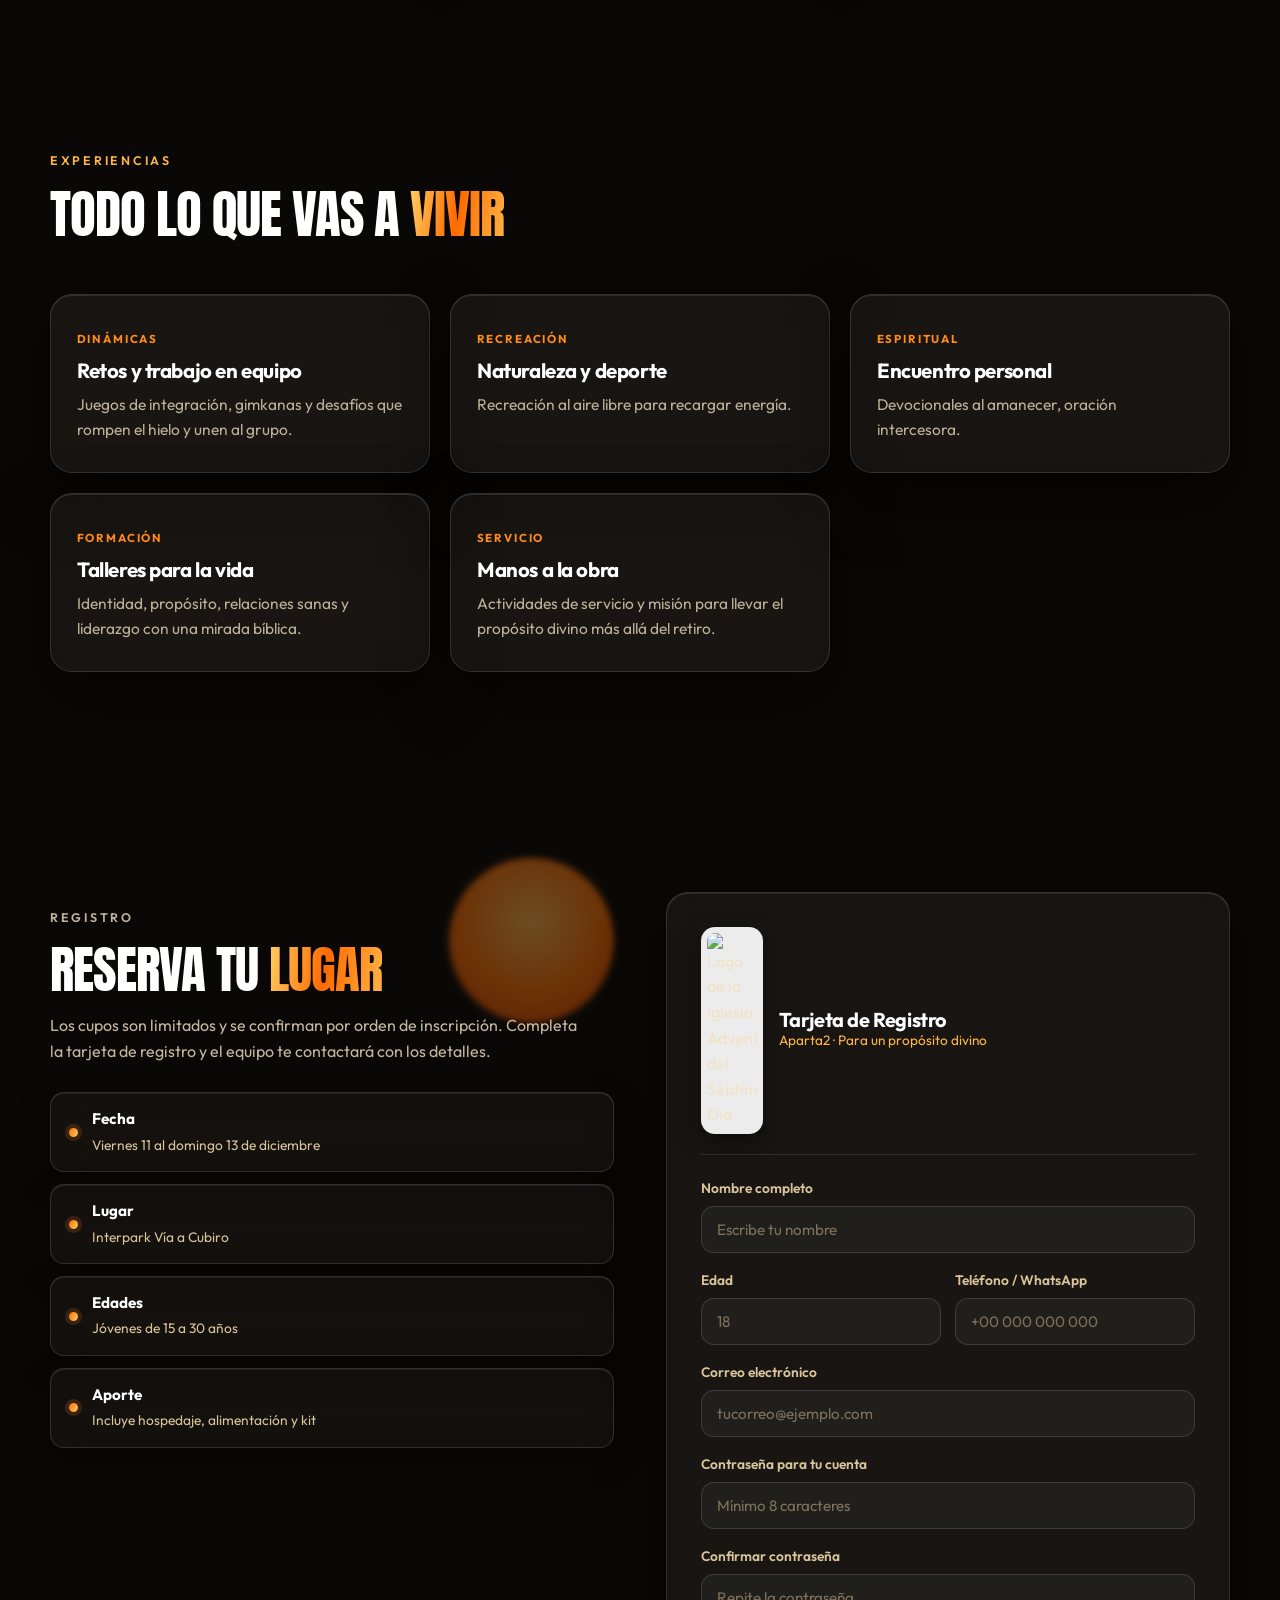
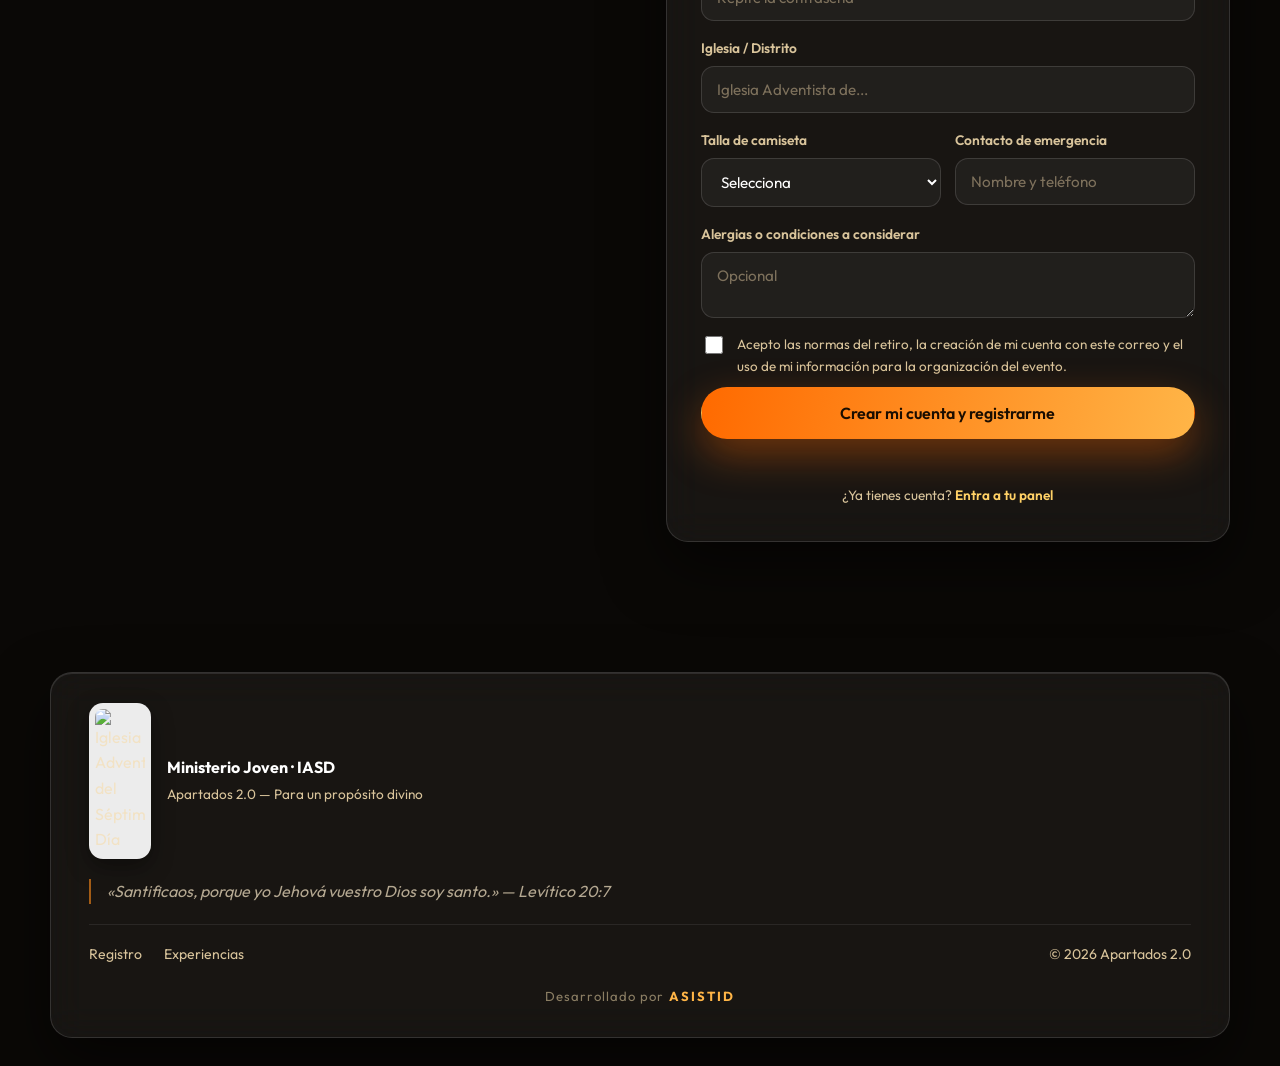
==== commit a754a728: "Ajustes de Experiencias, quita Programa, confirmar contrasena, lugar y edad desde 15" ====
--- a/index.html
+++ b/index.html
@@ -39,7 +39,6 @@
     <nav class="nav__links" id="navLinks">
       <a href="#encuentro">El Encuentro</a>
       <a href="#experiencias">Experiencias</a>
-      <a href="#programa">Programa</a>
       <a href="panel.html">Mi panel</a>
       <a href="#registro" class="nav__cta">Registrarme</a>
     </nav>
@@ -138,12 +137,6 @@
 
       <div class="cards-2">
         <article class="feature glass reveal">
-          <span class="feature__tag">Música</span>
-          <h3>Noches de alabanza</h3>
-          <p>Banda en vivo, coros de la iglesia y espacios de adoración espontánea alrededor del fuego.</p>
-        </article>
-
-        <article class="feature glass reveal">
           <span class="feature__tag">Dinámicas</span>
           <h3>Retos y trabajo en equipo</h3>
           <p>Juegos de integración, gimkanas y desafíos que rompen el hielo y unen al grupo.</p>
@@ -152,13 +145,13 @@
         <article class="feature glass reveal">
           <span class="feature__tag">Recreación</span>
           <h3>Naturaleza y deporte</h3>
-          <p>Caminatas, fogatas, deportes y tardes de recreación al aire libre para recargar energía.</p>
+          <p>Recreación al aire libre para recargar energía.</p>
         </article>
 
         <article class="feature glass reveal">
           <span class="feature__tag">Espiritual</span>
           <h3>Encuentro personal</h3>
-          <p>Devocionales al amanecer, oración intercesora y un altar personal donde Dios habla.</p>
+          <p>Devocionales al amanecer, oración intercesora.</p>
         </article>
 
         <article class="feature glass reveal">
@@ -171,54 +164,6 @@
           <span class="feature__tag">Servicio</span>
           <h3>Manos a la obra</h3>
           <p>Actividades de servicio y misión para llevar el propósito divino más allá del retiro.</p>
-        </article>
-      </div>
-    </section>
-
-    <section class="section" id="programa">
-      <div class="section__head reveal">
-        <p class="eyebrow">Programa</p>
-        <h2>Un fin de semana <span class="grad">completo</span></h2>
-      </div>
-
-      <div class="timeline">
-        <article class="day glass reveal">
-          <header>
-            <h3>Viernes</h3>
-            <span>Llegada y apertura</span>
-          </header>
-          <ul>
-            <li><time>16:00</time> Registro y bienvenida</li>
-            <li><time>18:00</time> Cena y dinámicas de integración</li>
-            <li><time>20:00</time> Culto de apertura y adoración</li>
-            <li><time>22:00</time> Fogata y devocional nocturno</li>
-          </ul>
-        </article>
-
-        <article class="day glass reveal">
-          <header>
-            <h3>Sábado</h3>
-            <span>El corazón del encuentro</span>
-          </header>
-          <ul>
-            <li><time>07:00</time> Devocional al amanecer</li>
-            <li><time>09:30</time> Escuela sabática y culto divino</li>
-            <li><time>14:00</time> Recreación y deportes</li>
-            <li><time>17:00</time> Talleres por edades</li>
-            <li><time>19:30</time> Concierto de alabanza</li>
-          </ul>
-        </article>
-
-        <article class="day glass reveal">
-          <header>
-            <h3>Domingo</h3>
-            <span>Envío y propósito</span>
-          </header>
-          <ul>
-            <li><time>07:00</time> Altar personal y oración</li>
-            <li><time>09:00</time> Mensaje de cierre</li>
-            <li><time>12:30</time> Almuerzo de despedida</li>
-          </ul>
         </article>
       </div>
     </section>
@@ -241,11 +186,11 @@
             </li>
             <li class="glass glass--soft">
               <span class="dot"></span>
-              <div><strong>Lugar</strong><small>Campamento Adventista — a confirmar</small></div>
+              <div><strong>Lugar</strong><small>Interpark Vía a Cubiro</small></div>
             </li>
             <li class="glass glass--soft">
               <span class="dot"></span>
-              <div><strong>Edades</strong><small>Jóvenes de 14 a 30 años</small></div>
+              <div><strong>Edades</strong><small>Jóvenes de 15 a 30 años</small></div>
             </li>
             <li class="glass glass--soft">
               <span class="dot"></span>
@@ -278,7 +223,7 @@
           <div class="grid-2">
             <div class="field">
               <label for="edad">Edad</label>
-              <input id="edad" name="edad" type="number" min="14" max="30" placeholder="18" required />
+              <input id="edad" name="edad" type="number" min="15" max="30" placeholder="18" required />
               <small class="error"></small>
             </div>
             <div class="field">
@@ -297,6 +242,12 @@
           <div class="field">
             <label for="password">Contraseña para tu cuenta</label>
             <input id="password" name="password" type="password" placeholder="Mínimo 8 caracteres" minlength="8" required autocomplete="new-password" />
+            <small class="error"></small>
+          </div>
+
+          <div class="field">
+            <label for="password2">Confirmar contraseña</label>
+            <input id="password2" name="password2" type="password" placeholder="Repite la contraseña" minlength="8" required autocomplete="new-password" />
             <small class="error"></small>
           </div>
 
@@ -358,7 +309,6 @@
 
     <div class="footer__meta">
       <a href="#registro">Registro</a>
-      <a href="#programa">Programa</a>
       <a href="#experiencias">Experiencias</a>
       <span>© <span id="year"></span> Apartados 2.0</span>
     </div>
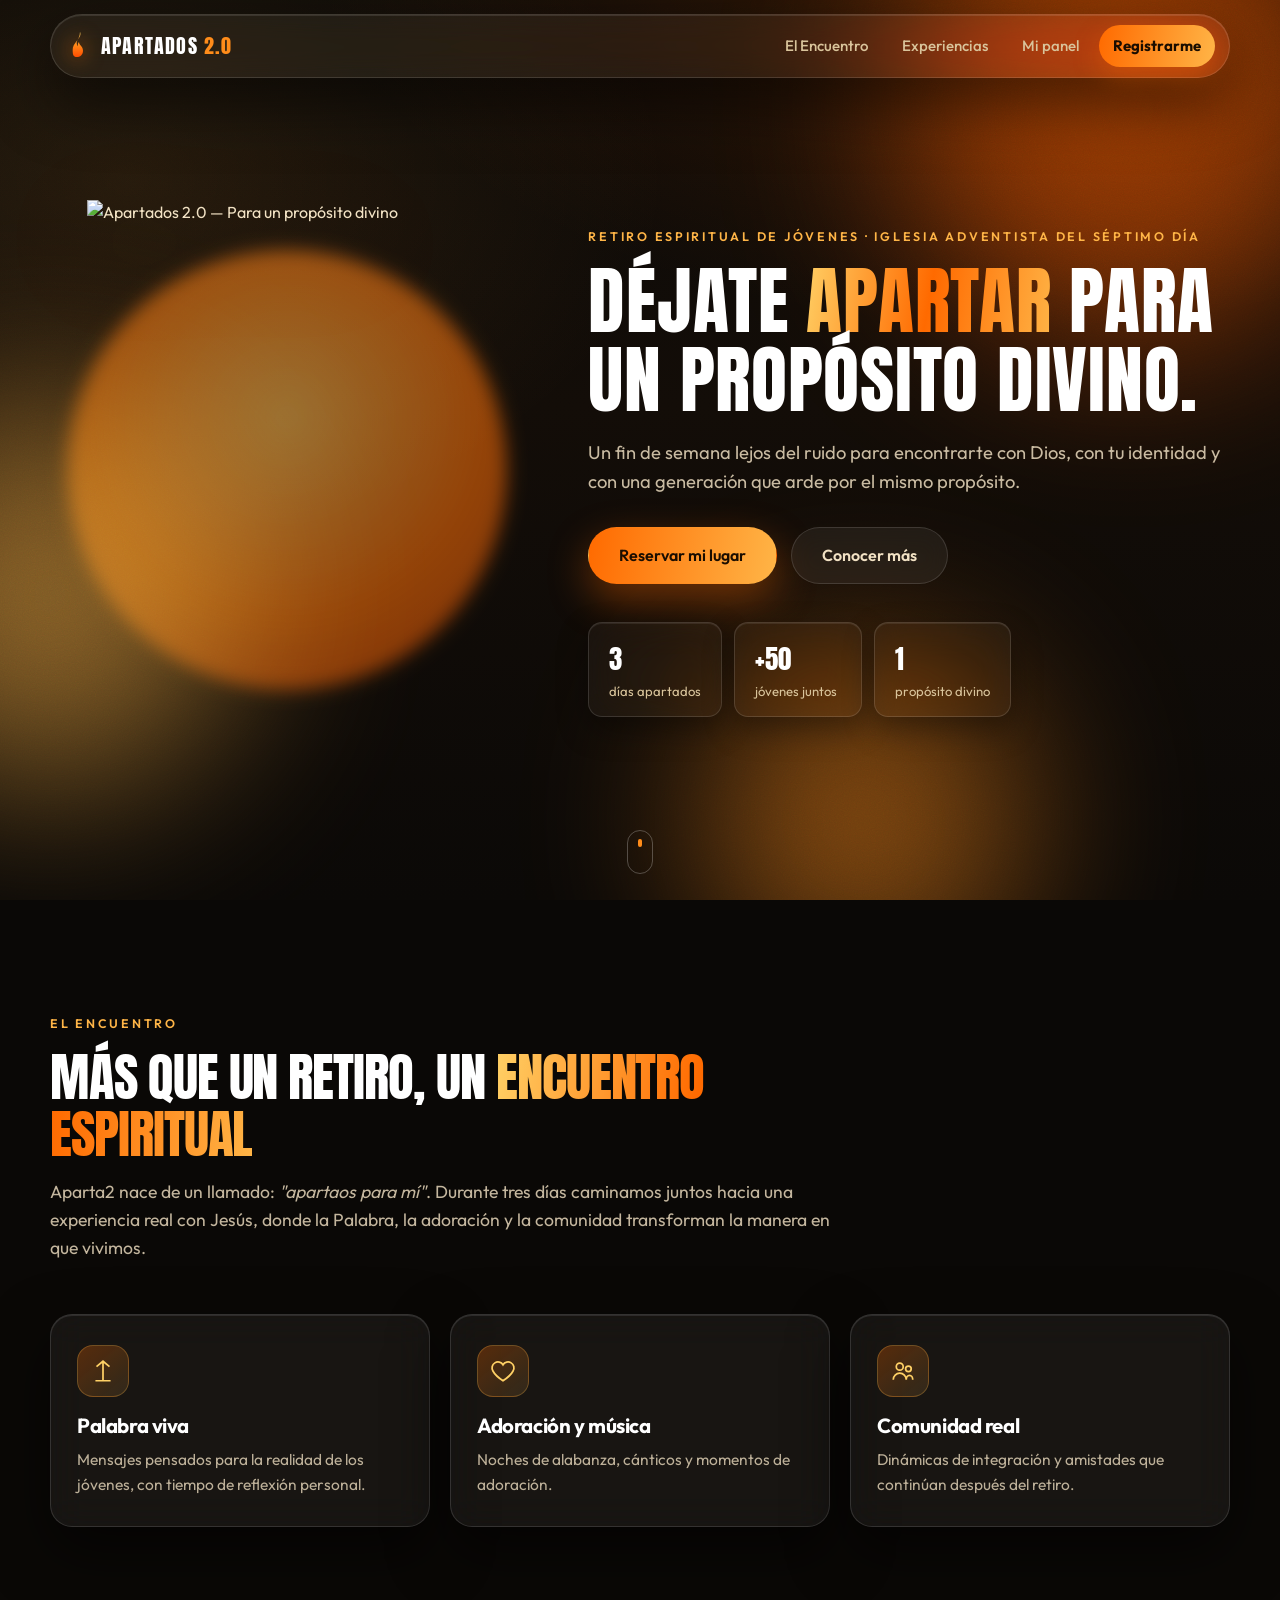
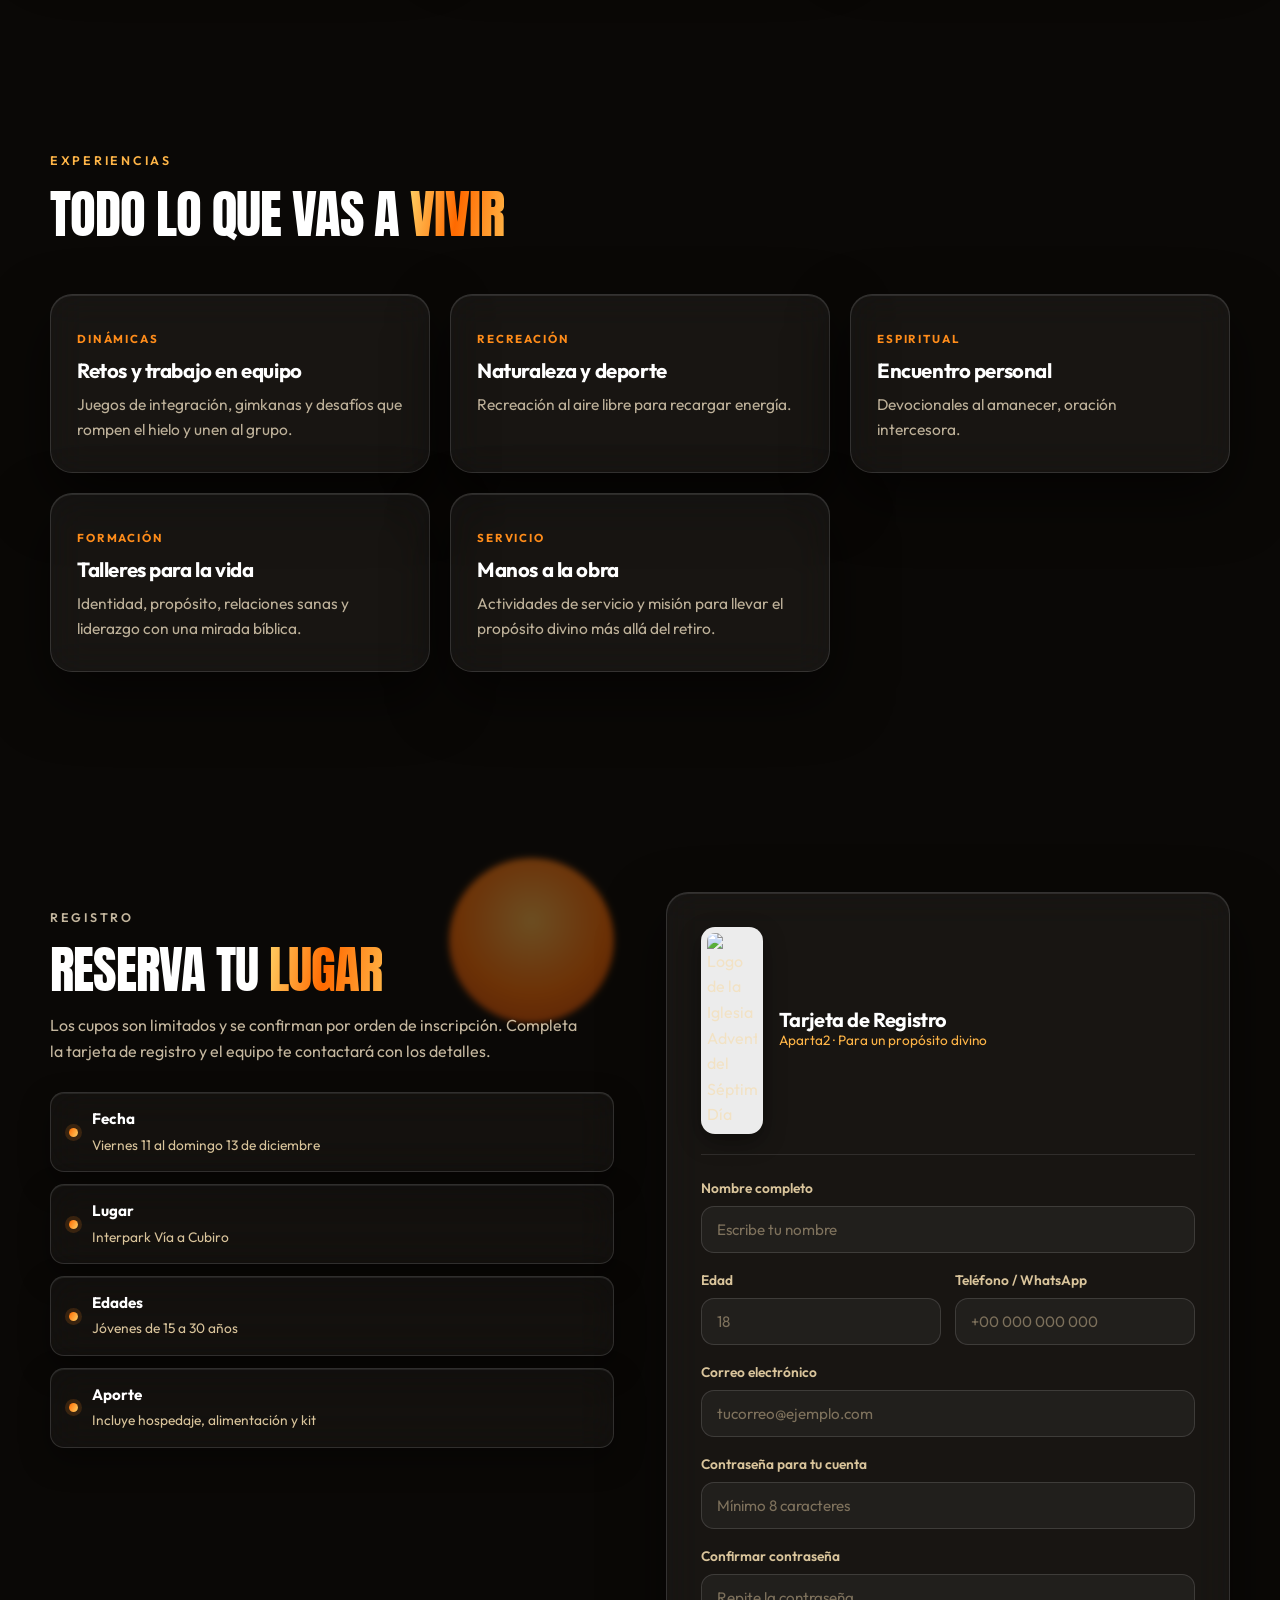
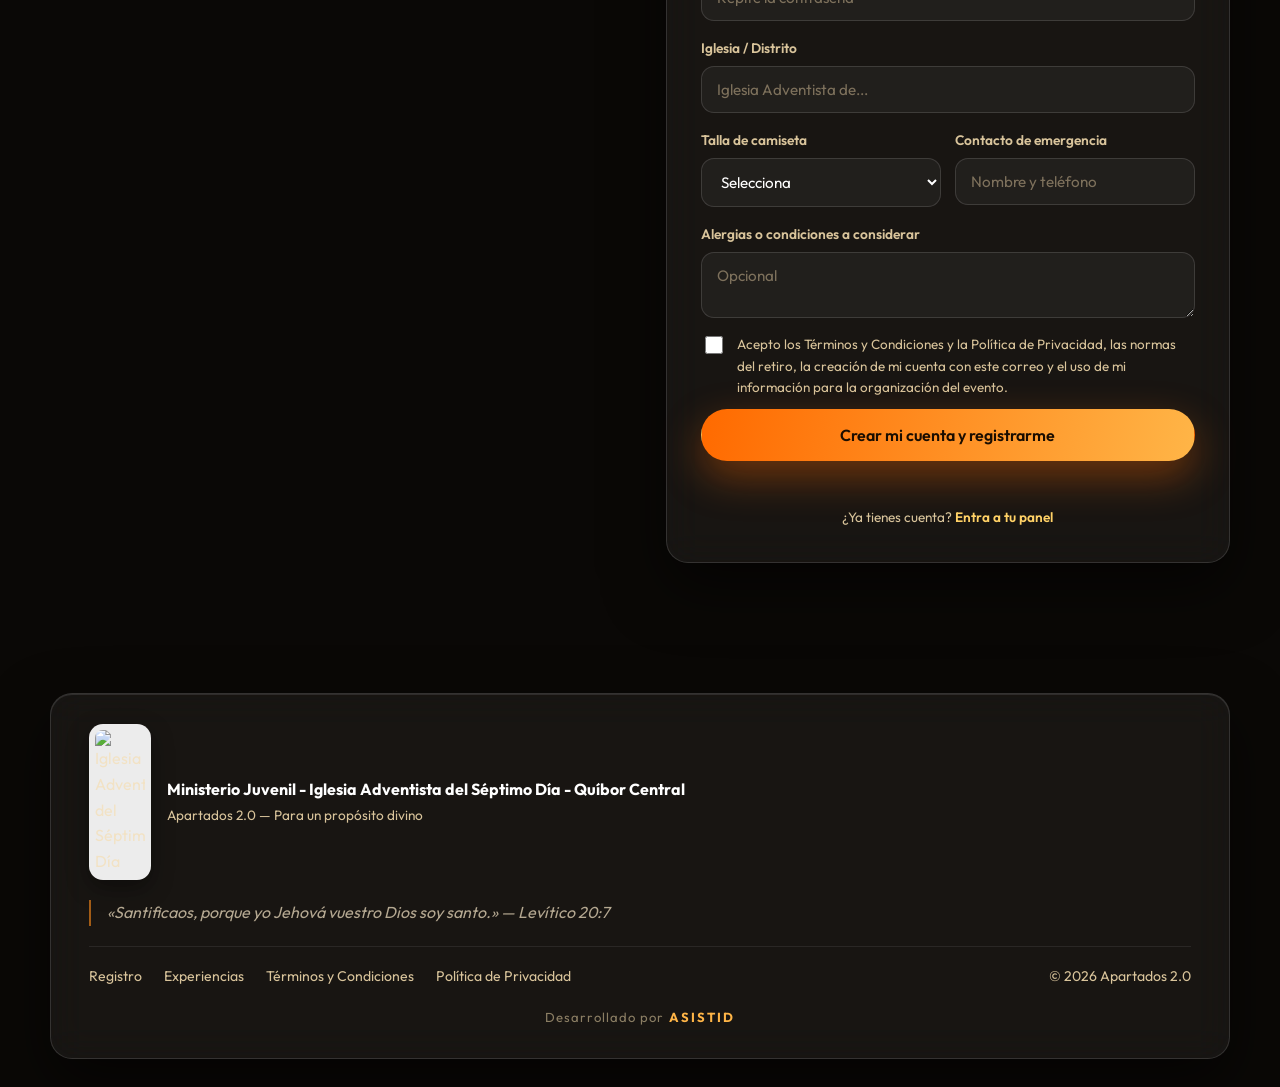
==== commit 3acfbb2c: "Pie institucional, Politica de Privacidad y Terminos y Condiciones" ====
--- a/index.html
+++ b/index.html
@@ -279,7 +279,7 @@
 
           <label class="check">
             <input type="checkbox" id="acepto" required />
-            <span>Acepto las normas del retiro, la creación de mi cuenta con este correo y el uso de mi información para la organización del evento.</span>
+            <span>Acepto los <a href="terminos.html" target="_blank" rel="noopener">Términos y Condiciones</a> y la <a href="privacidad.html" target="_blank" rel="noopener">Política de Privacidad</a>, las normas del retiro, la creación de mi cuenta con este correo y el uso de mi información para la organización del evento.</span>
           </label>
           <small class="error" id="aceptoError"></small>
 
@@ -300,7 +300,7 @@
         loading="lazy"
       />
       <div>
-        <strong>Ministerio Joven · IASD</strong>
+        <strong>Ministerio Juvenil - Iglesia Adventista del Séptimo Día - Quíbor Central</strong>
         <small>Apartados 2.0 — Para un propósito divino</small>
       </div>
     </div>
@@ -310,6 +310,8 @@
     <div class="footer__meta">
       <a href="#registro">Registro</a>
       <a href="#experiencias">Experiencias</a>
+      <a href="terminos.html">Términos y Condiciones</a>
+      <a href="privacidad.html">Política de Privacidad</a>
       <span>© <span id="year"></span> Apartados 2.0</span>
     </div>
 
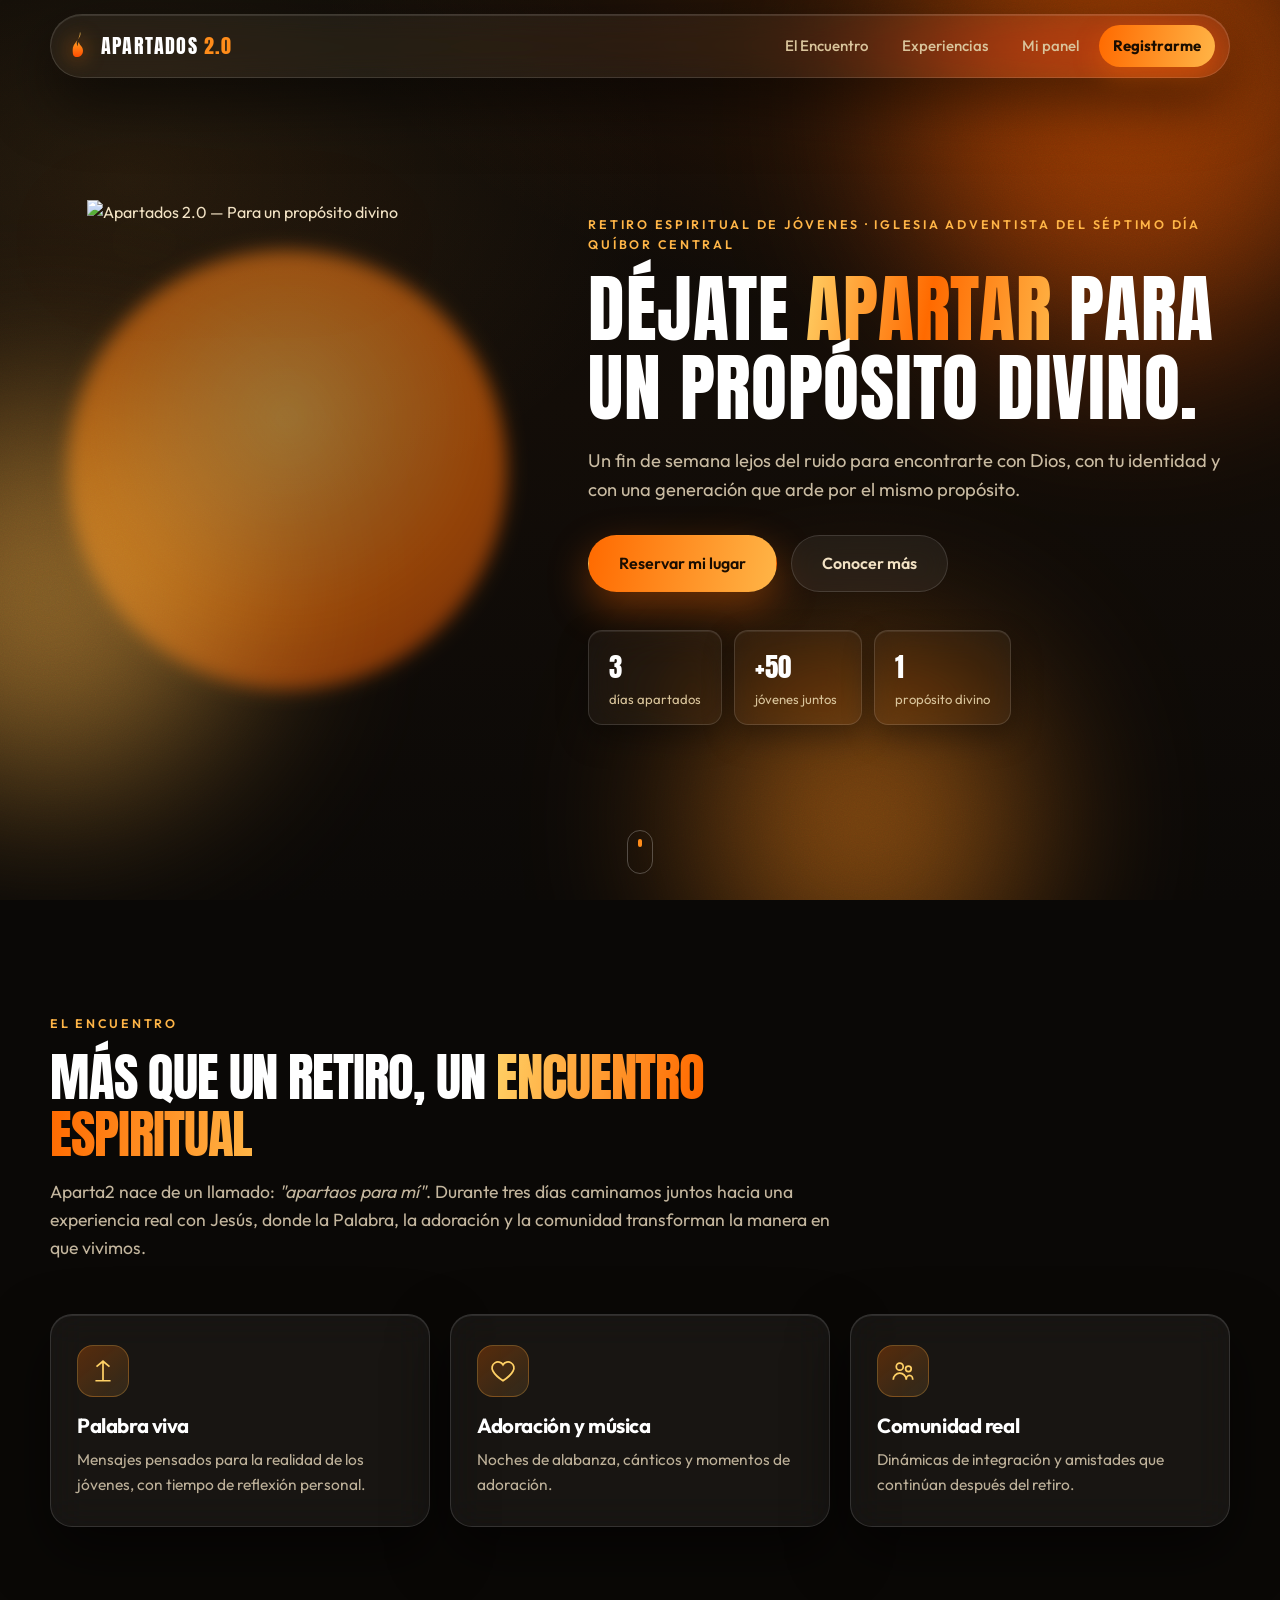
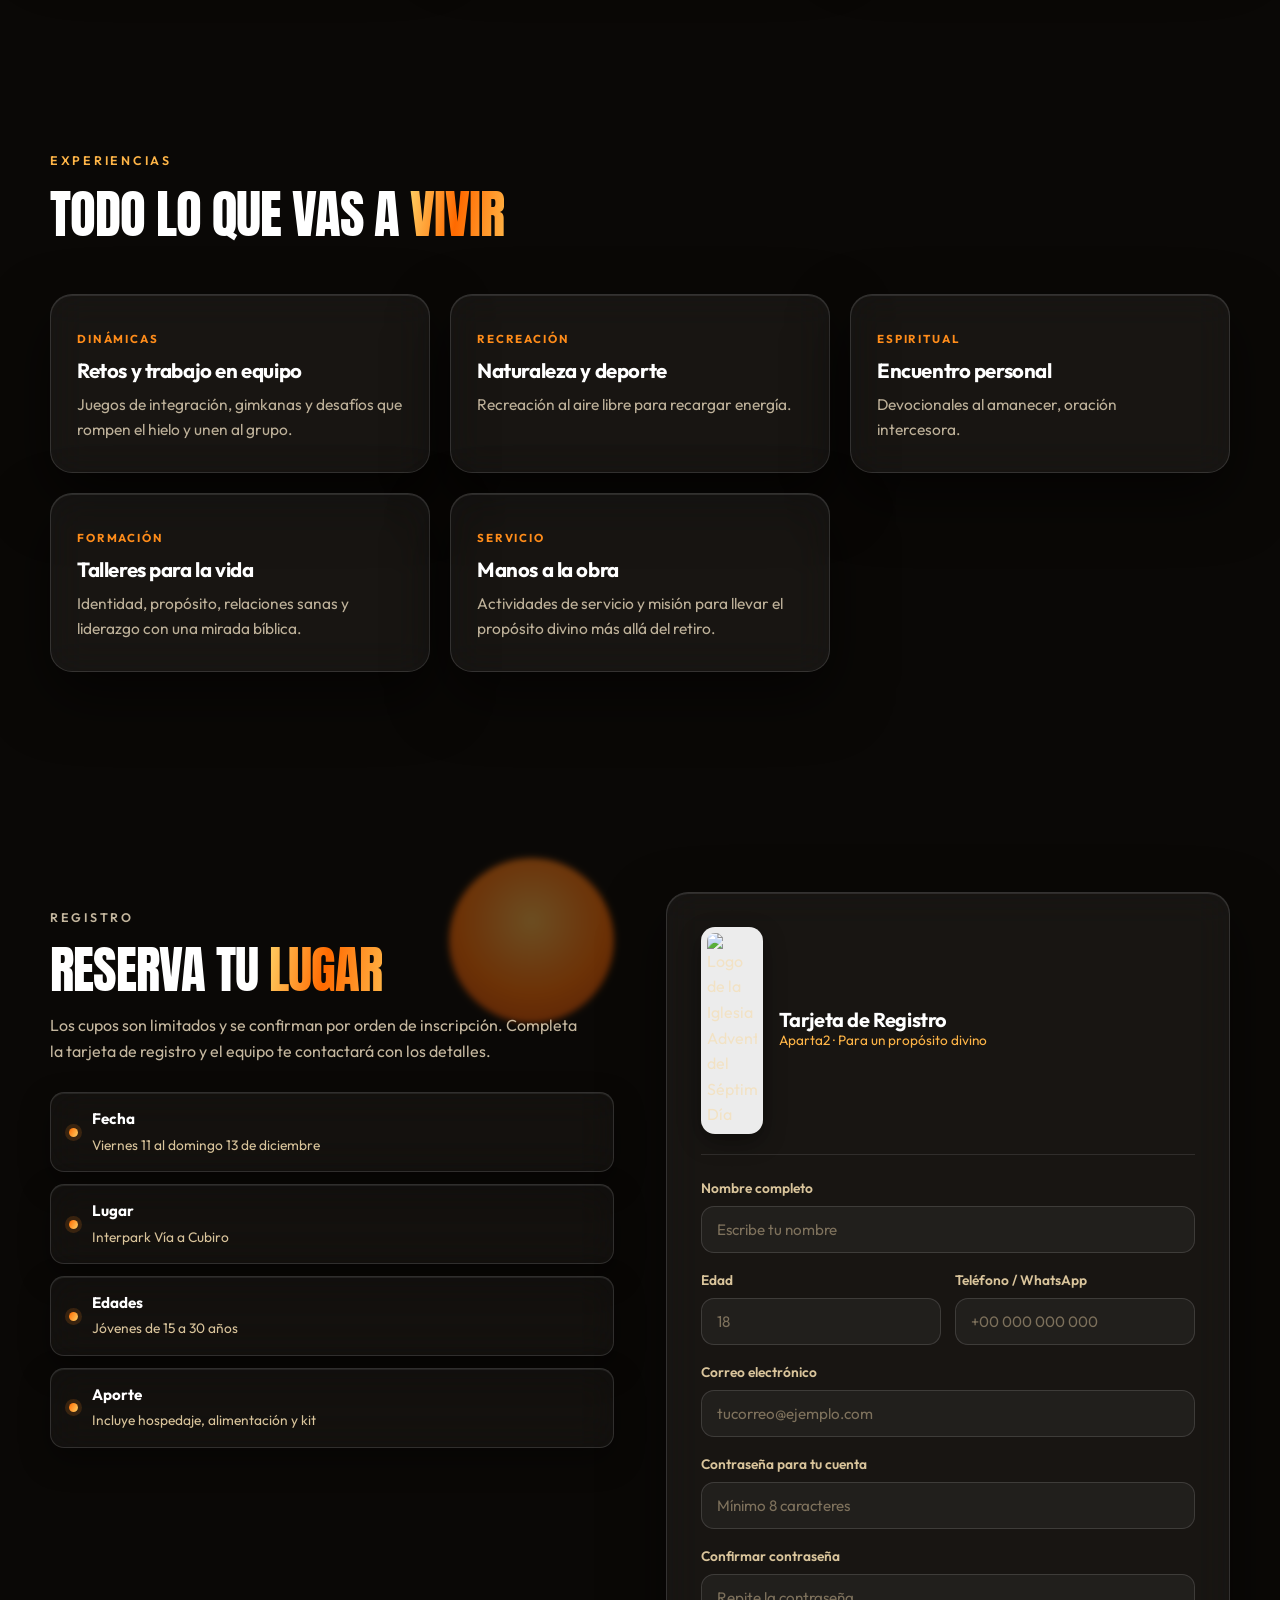
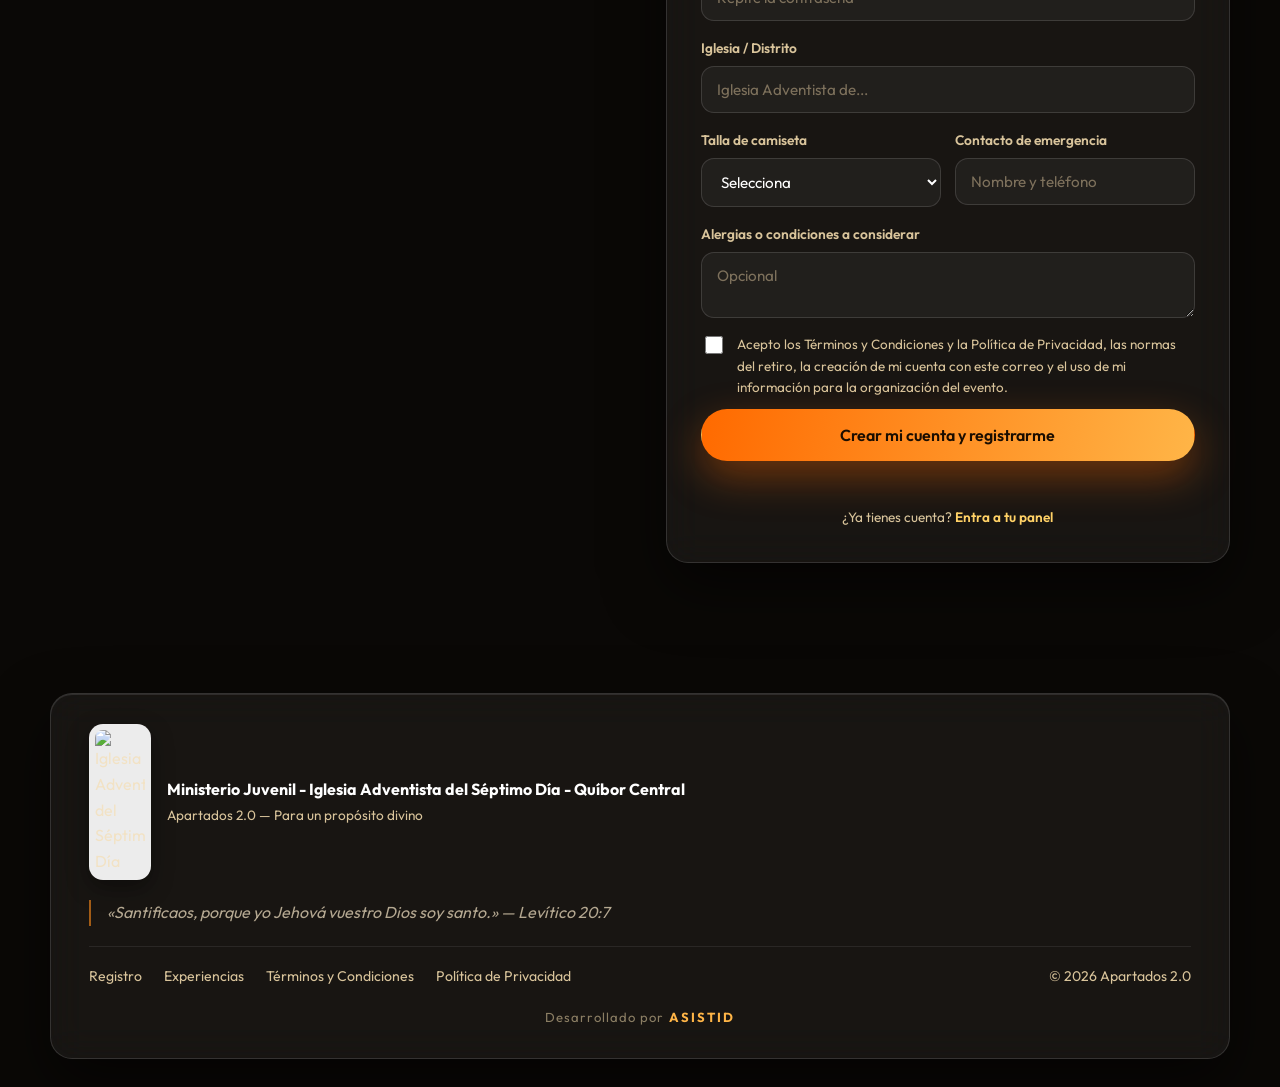
==== commit 75fba10d: "Quibor Central en el hero y enlace a asistid.net en el credito" ====
--- a/index.html
+++ b/index.html
@@ -66,7 +66,7 @@
         </div>
 
         <div class="hero__copy">
-          <p class="eyebrow reveal">Retiro Espiritual de Jóvenes · Iglesia Adventista del Séptimo Día</p>
+          <p class="eyebrow reveal">Retiro Espiritual de Jóvenes · Iglesia Adventista del Séptimo Día Quíbor Central</p>
           <h1 class="reveal">Déjate <span class="grad">apartar</span> para un propósito divino.</h1>
           <p class="lead reveal">
             Un fin de semana lejos del ruido para encontrarte con Dios, con tu identidad
@@ -315,7 +315,7 @@
       <span>© <span id="year"></span> Apartados 2.0</span>
     </div>
 
-    <p class="footer__credit">Desarrollado por <strong>ASISTID</strong></p>
+    <p class="footer__credit">Desarrollado por <a href="https://asistid.net" target="_blank" rel="noopener"><strong>ASISTID</strong></a></p>
   </footer>
 
   <script src="config.js"></script>
--- a/styles.css
+++ b/styles.css
@@ -544,6 +544,8 @@
   color: rgba(217, 196, 155, 0.6);
 }
 .footer__credit strong { color: var(--amber); letter-spacing: 0.16em; }
+.footer__credit a { text-decoration: none; }
+.footer__credit a:hover strong { color: var(--gold); text-decoration: underline; }
 
 /* ---------- Fluid Orb (WebGL) ---------- */
 .fluid-orb {
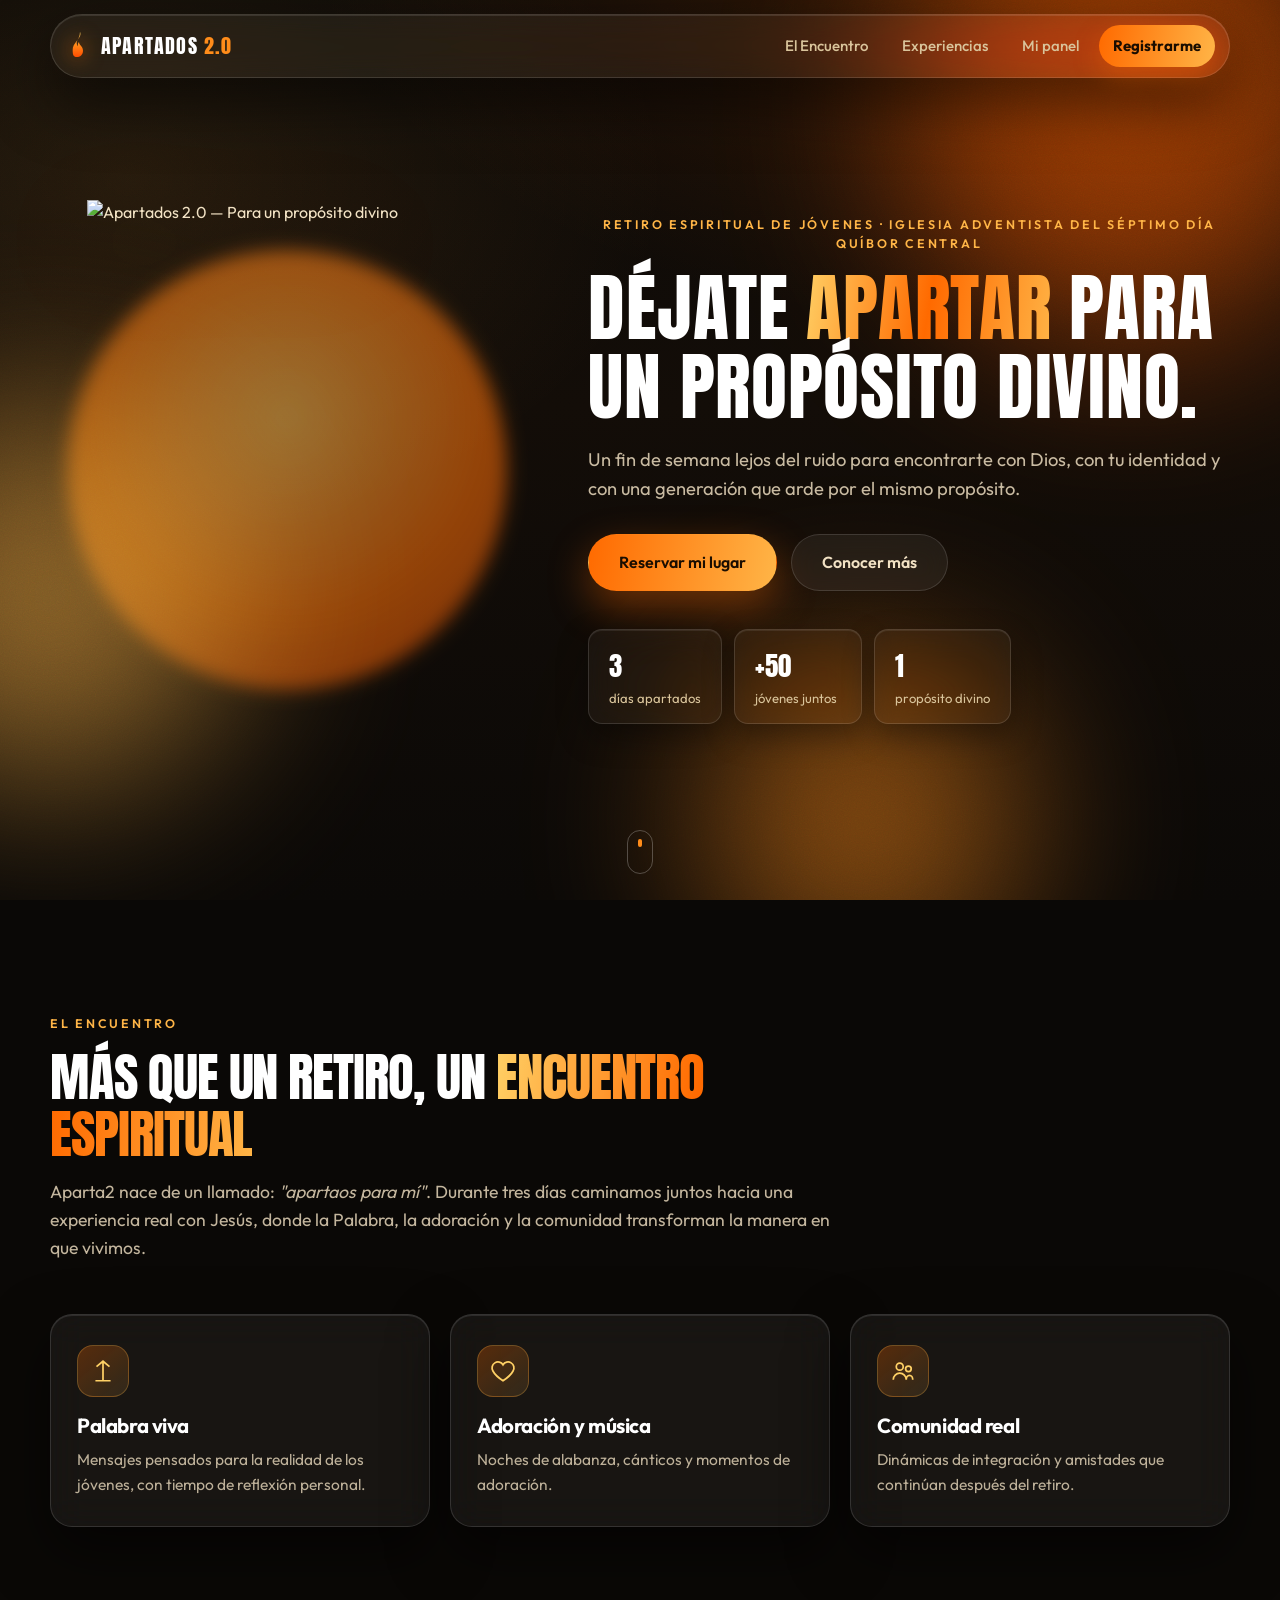
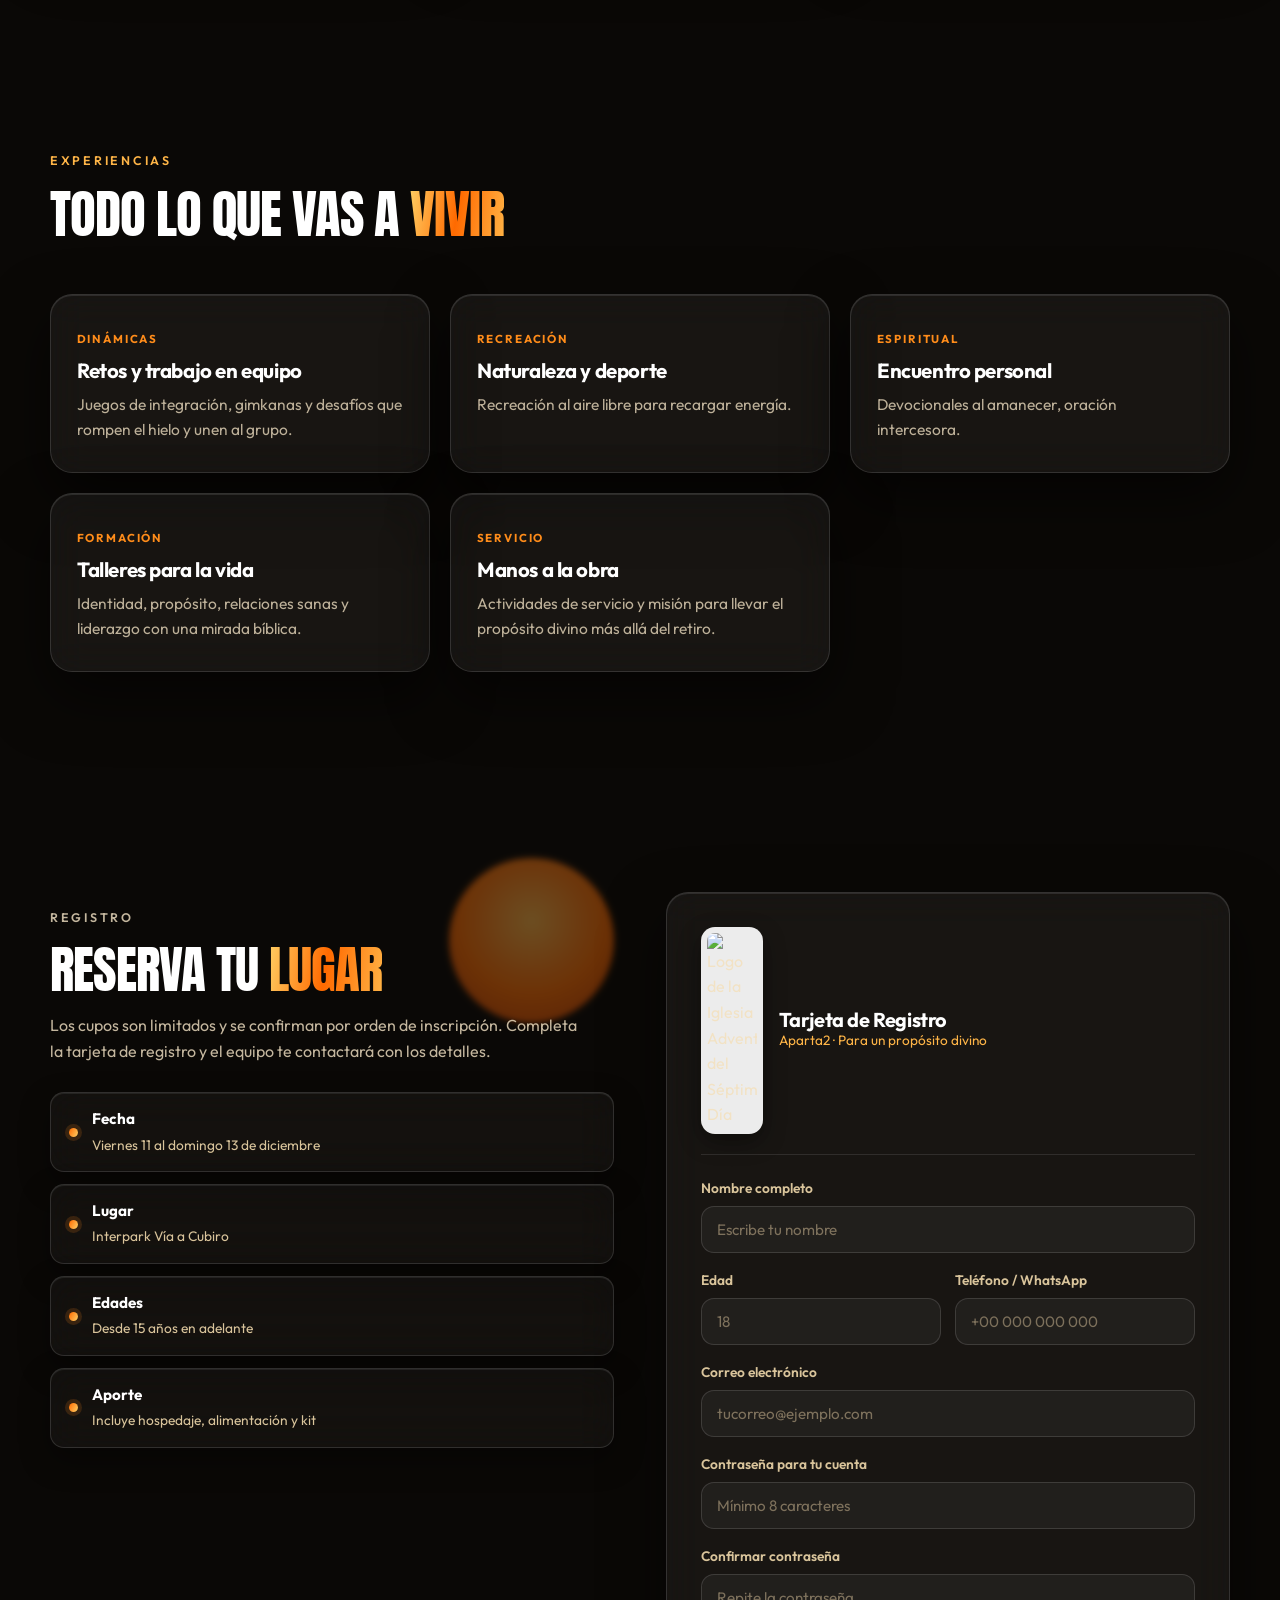
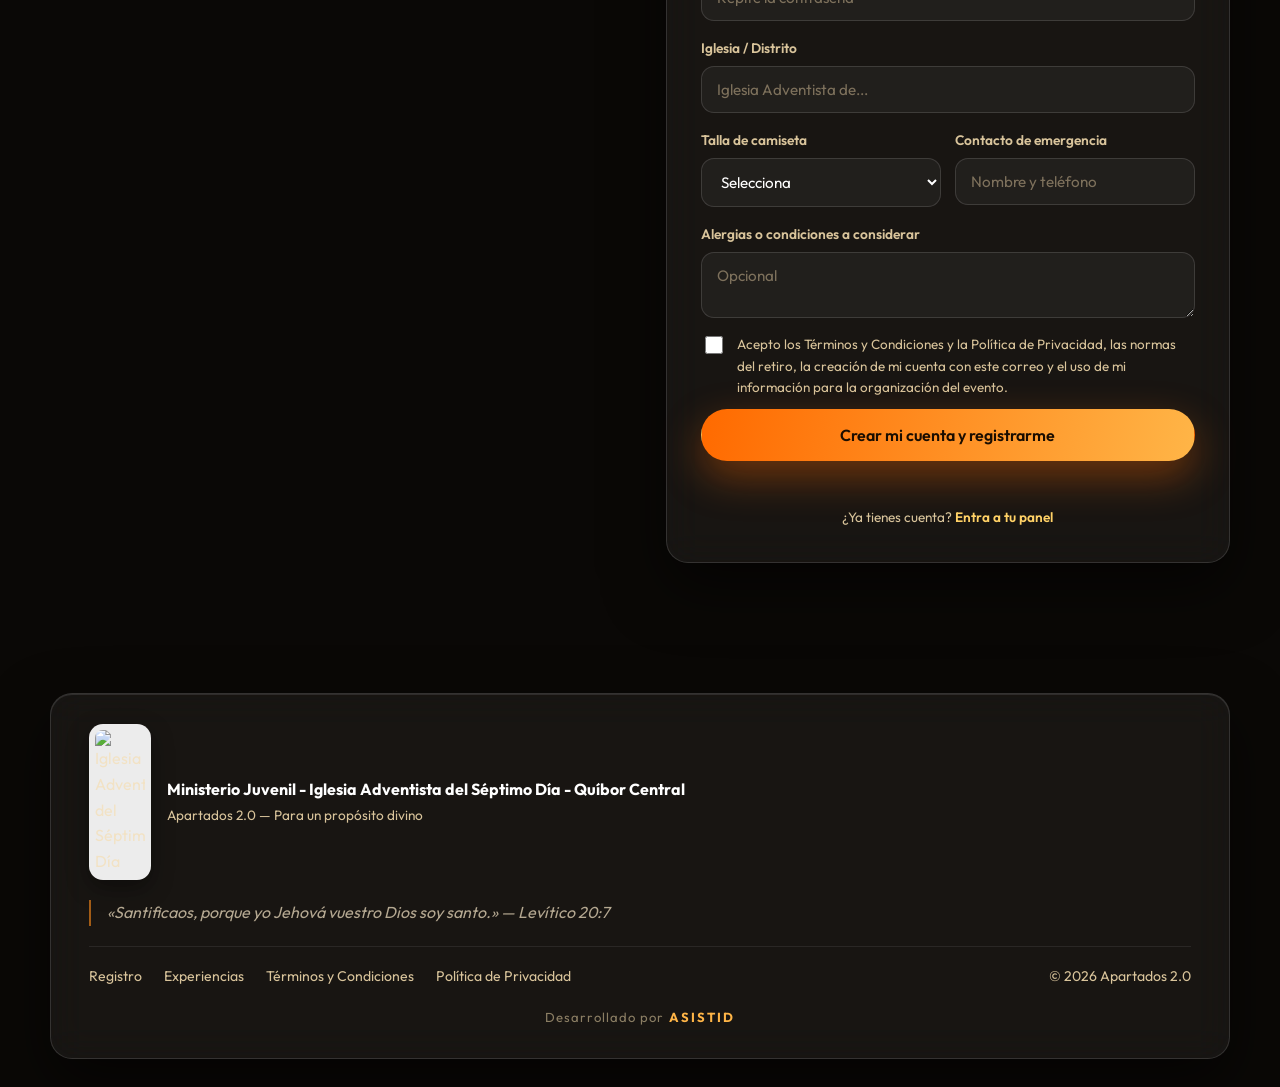
==== commit 83a2d5d3: "Sin edad limite (desde 15 anios) y el master puede borrar cuentas" ====
--- a/index.html
+++ b/index.html
@@ -190,7 +190,7 @@
             </li>
             <li class="glass glass--soft">
               <span class="dot"></span>
-              <div><strong>Edades</strong><small>Jóvenes de 15 a 30 años</small></div>
+              <div><strong>Edades</strong><small>Desde 15 años en adelante</small></div>
             </li>
             <li class="glass glass--soft">
               <span class="dot"></span>
@@ -223,7 +223,7 @@
           <div class="grid-2">
             <div class="field">
               <label for="edad">Edad</label>
-              <input id="edad" name="edad" type="number" min="15" max="30" placeholder="18" required />
+              <input id="edad" name="edad" type="number" min="15" placeholder="18" required />
               <small class="error"></small>
             </div>
             <div class="field">
--- a/styles.css
+++ b/styles.css
@@ -207,6 +207,12 @@
   text-transform: uppercase;
   color: var(--amber);
   margin-bottom: 14px;
+}
+
+.hero__copy .eyebrow {
+  display: block;
+  text-align: center;
+  line-height: 1.5;
 }
 
 .hero h1 {
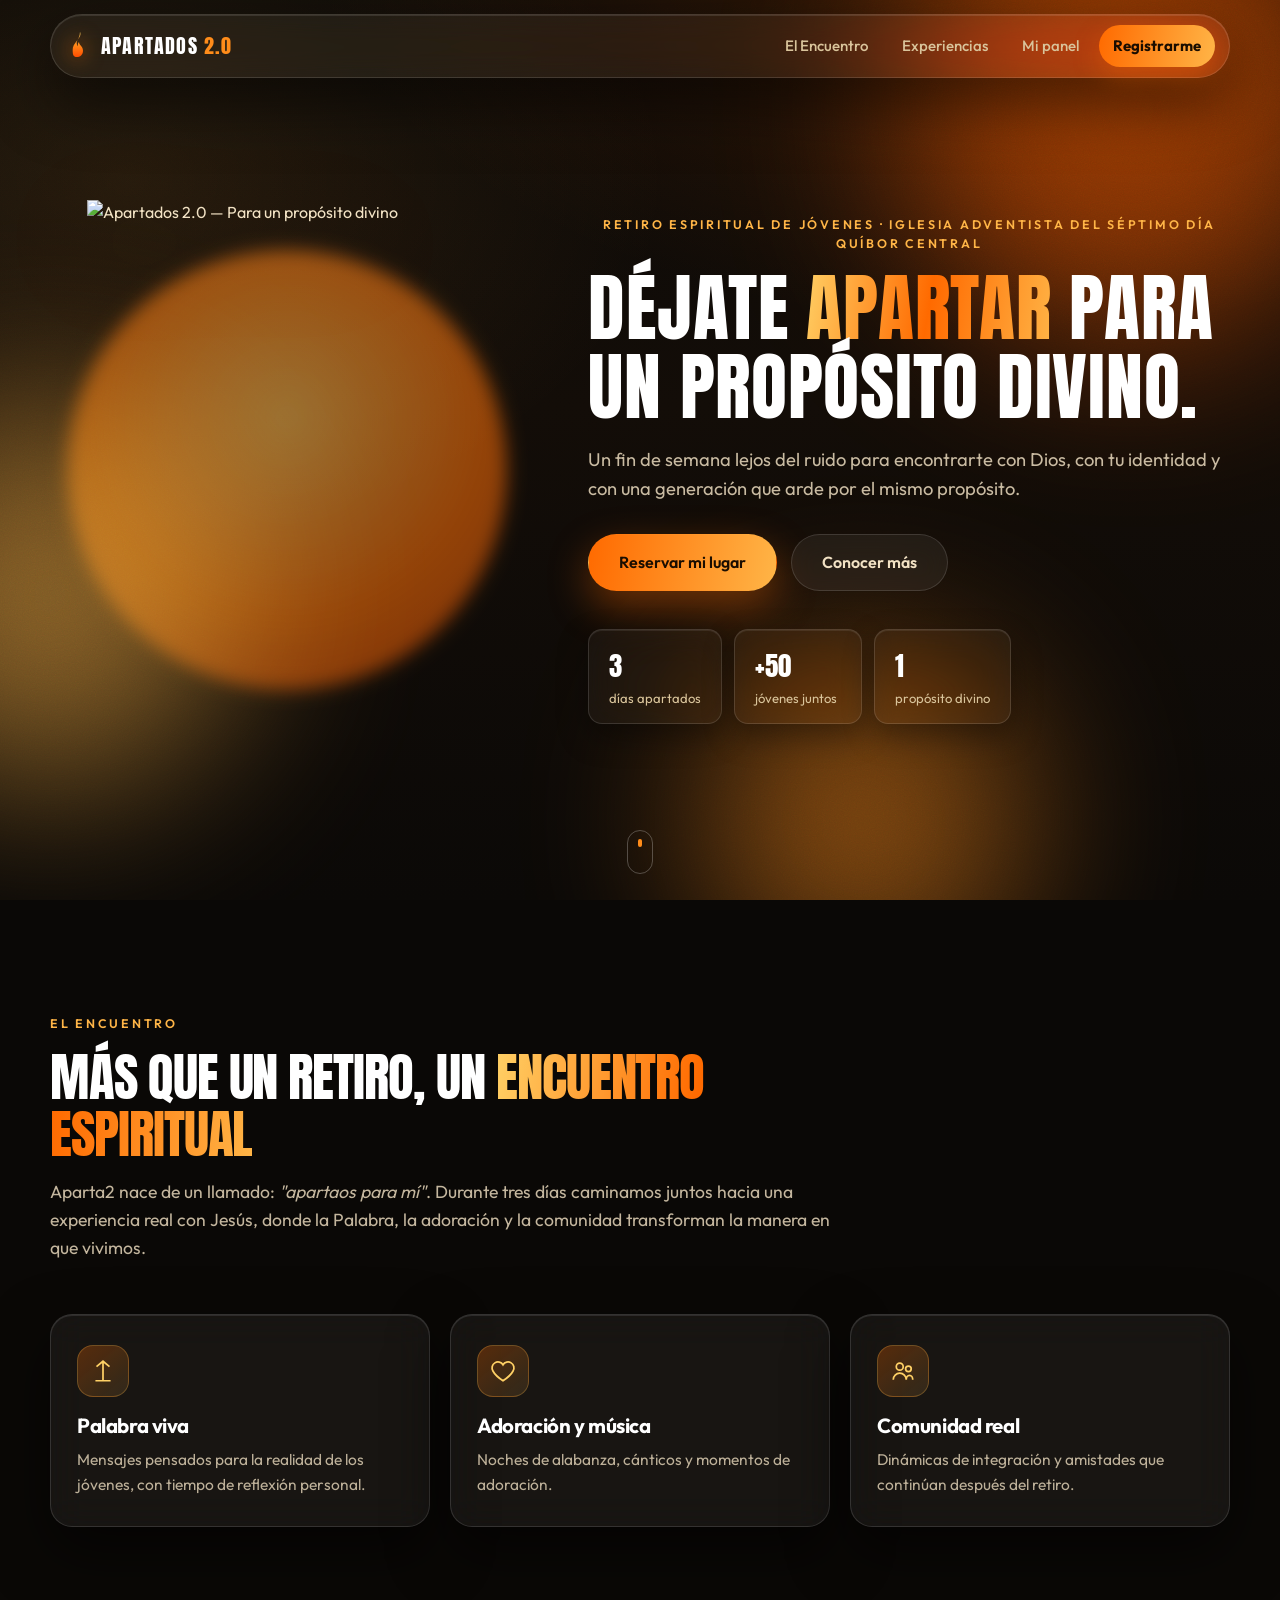
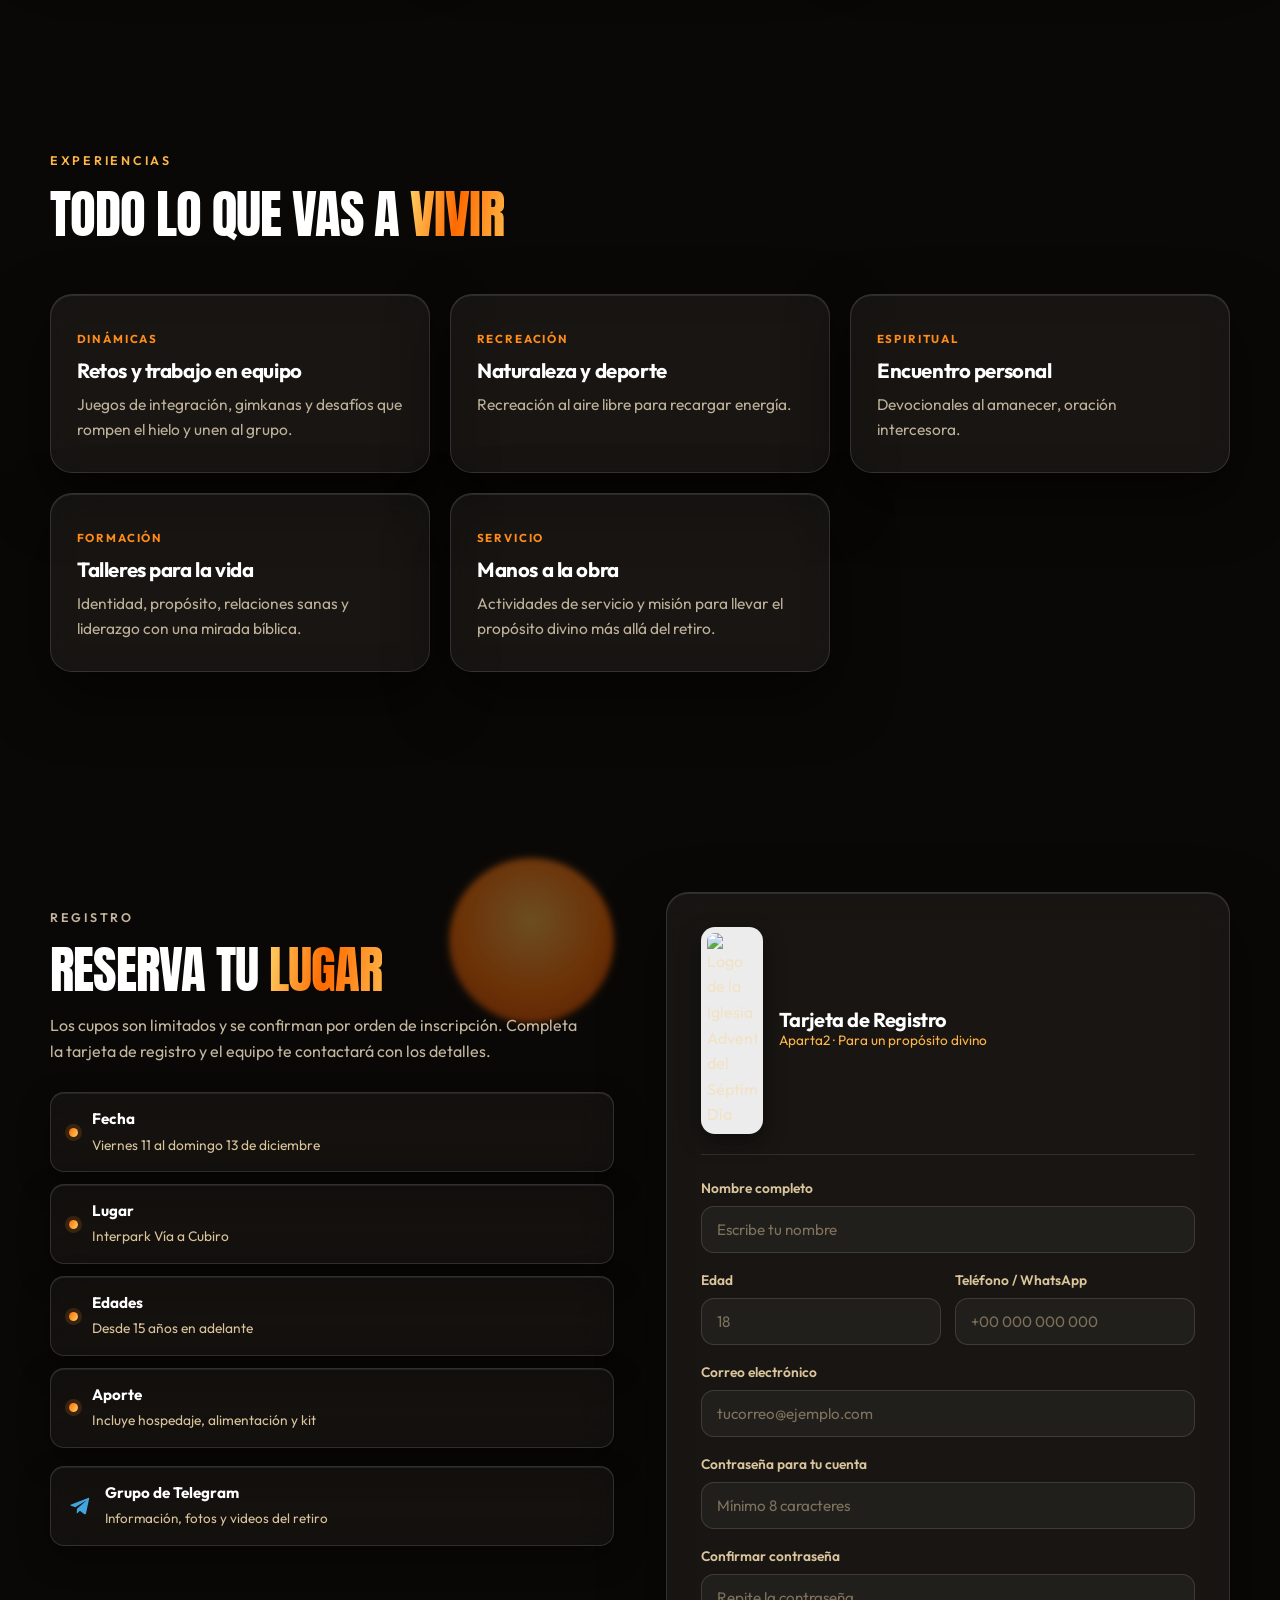
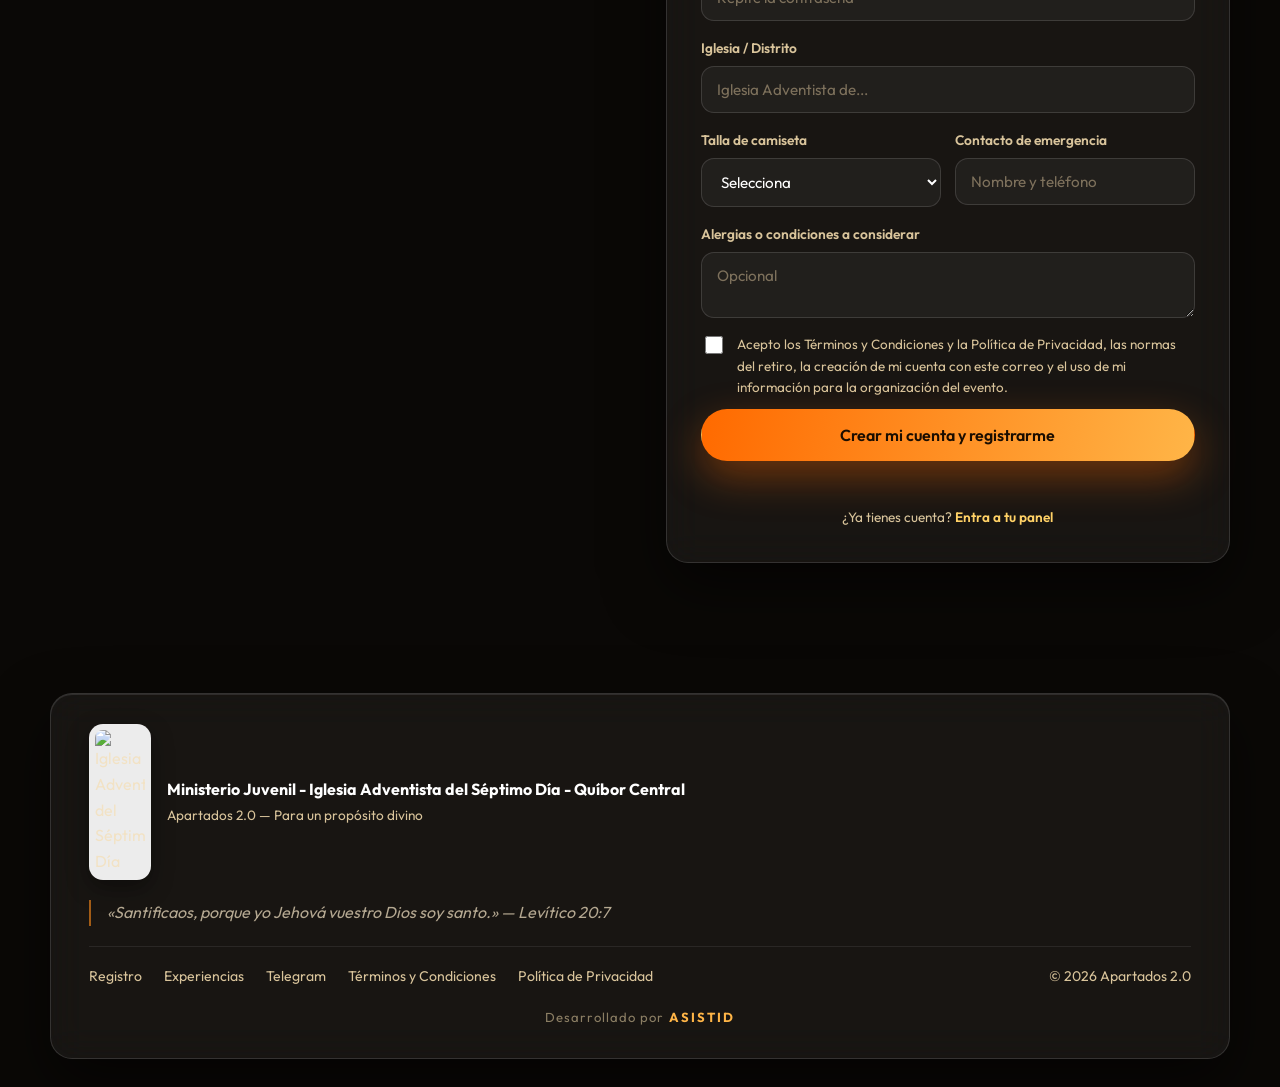
==== commit 4c4f78bc: "Agrega el enlace al grupo de Telegram para todos los usuarios y en la landing" ====
--- a/index.html
+++ b/index.html
@@ -197,6 +197,16 @@
               <div><strong>Aporte</strong><small>Incluye hospedaje, alimentación y kit</small></div>
             </li>
           </ul>
+
+          <a class="telegram-cta glass glass--soft" href="https://t.me/apartados2" target="_blank" rel="noopener">
+            <svg viewBox="0 0 24 24" width="22" height="22" fill="currentColor" aria-hidden="true">
+              <path d="M21.9 4.4 18.6 20c-.2 1.1-.9 1.4-1.8.9l-5-3.7-2.4 2.3c-.3.3-.5.5-1 .5l.3-4.9L18 6.9c.4-.3-.1-.5-.6-.2L6.9 13.3l-4.7-1.5c-1-.3-1-1 .2-1.5l18.4-7.1c.8-.3 1.6.2 1.1 1.2z"/>
+            </svg>
+            <span>
+              <strong>Grupo de Telegram</strong>
+              <small>Información, fotos y videos del retiro</small>
+            </span>
+          </a>
         </div>
 
         <form class="register__card glass reveal" id="registroForm" novalidate>
@@ -310,6 +320,7 @@
     <div class="footer__meta">
       <a href="#registro">Registro</a>
       <a href="#experiencias">Experiencias</a>
+      <a href="https://t.me/apartados2" target="_blank" rel="noopener">Telegram</a>
       <a href="terminos.html">Términos y Condiciones</a>
       <a href="privacidad.html">Política de Privacidad</a>
       <span>© <span id="year"></span> Apartados 2.0</span>
--- a/styles.css
+++ b/styles.css
@@ -432,6 +432,21 @@
 }
 .register__details strong { display: block; color: var(--white); font-size: 0.95rem; }
 .register__details small { color: var(--cream-2); font-size: 0.86rem; }
+
+.telegram-cta {
+  display: flex;
+  align-items: center;
+  gap: 14px;
+  margin-top: 18px;
+  padding: 14px 18px;
+  border-radius: var(--radius-sm);
+  color: var(--cream);
+  transition: transform 0.2s ease, border-color 0.2s ease;
+}
+.telegram-cta:hover { transform: translateY(-3px); border-color: rgba(255, 181, 71, 0.45); }
+.telegram-cta svg { color: #43a5e0; flex: none; }
+.telegram-cta strong { display: block; color: var(--white); font-size: 0.95rem; }
+.telegram-cta small { color: var(--cream-2); font-size: 0.84rem; }
 
 .register__card { border-radius: var(--radius); padding: clamp(24px, 3vw, 34px); }
 .register__card-head {
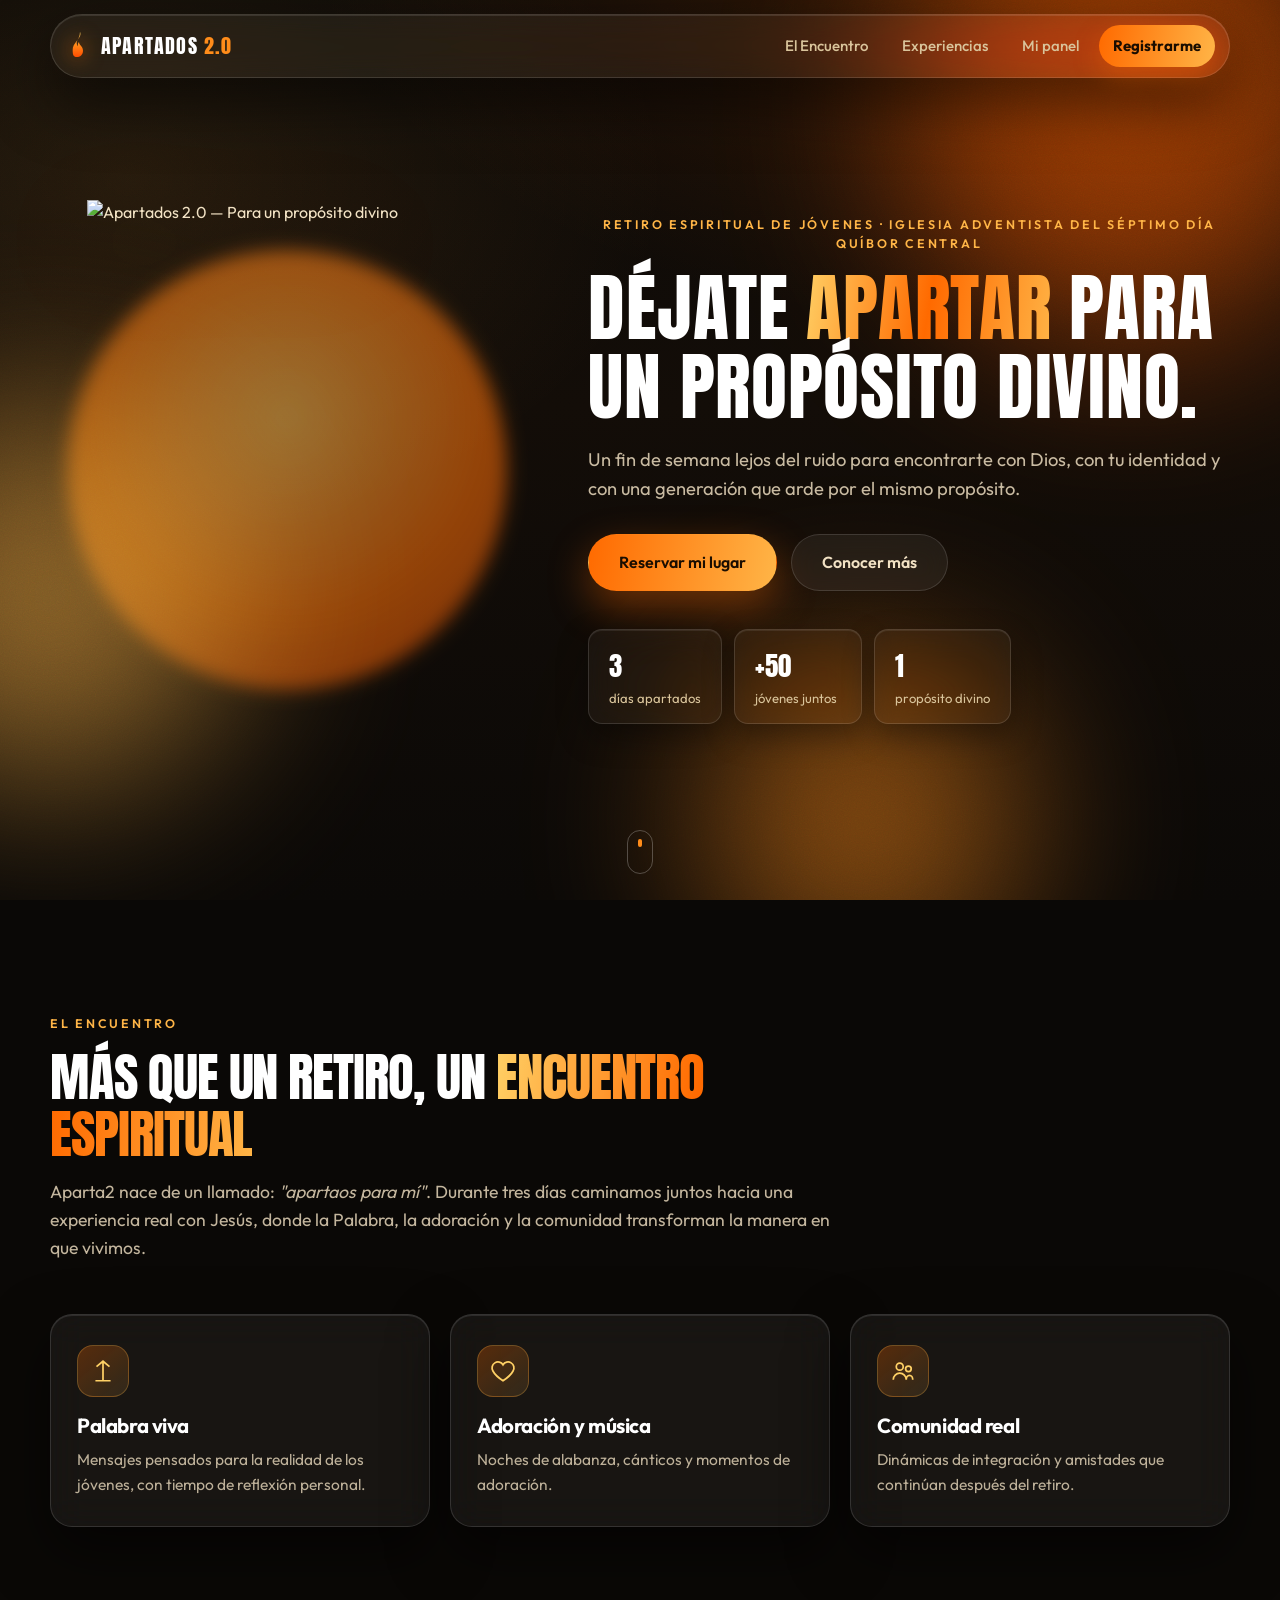
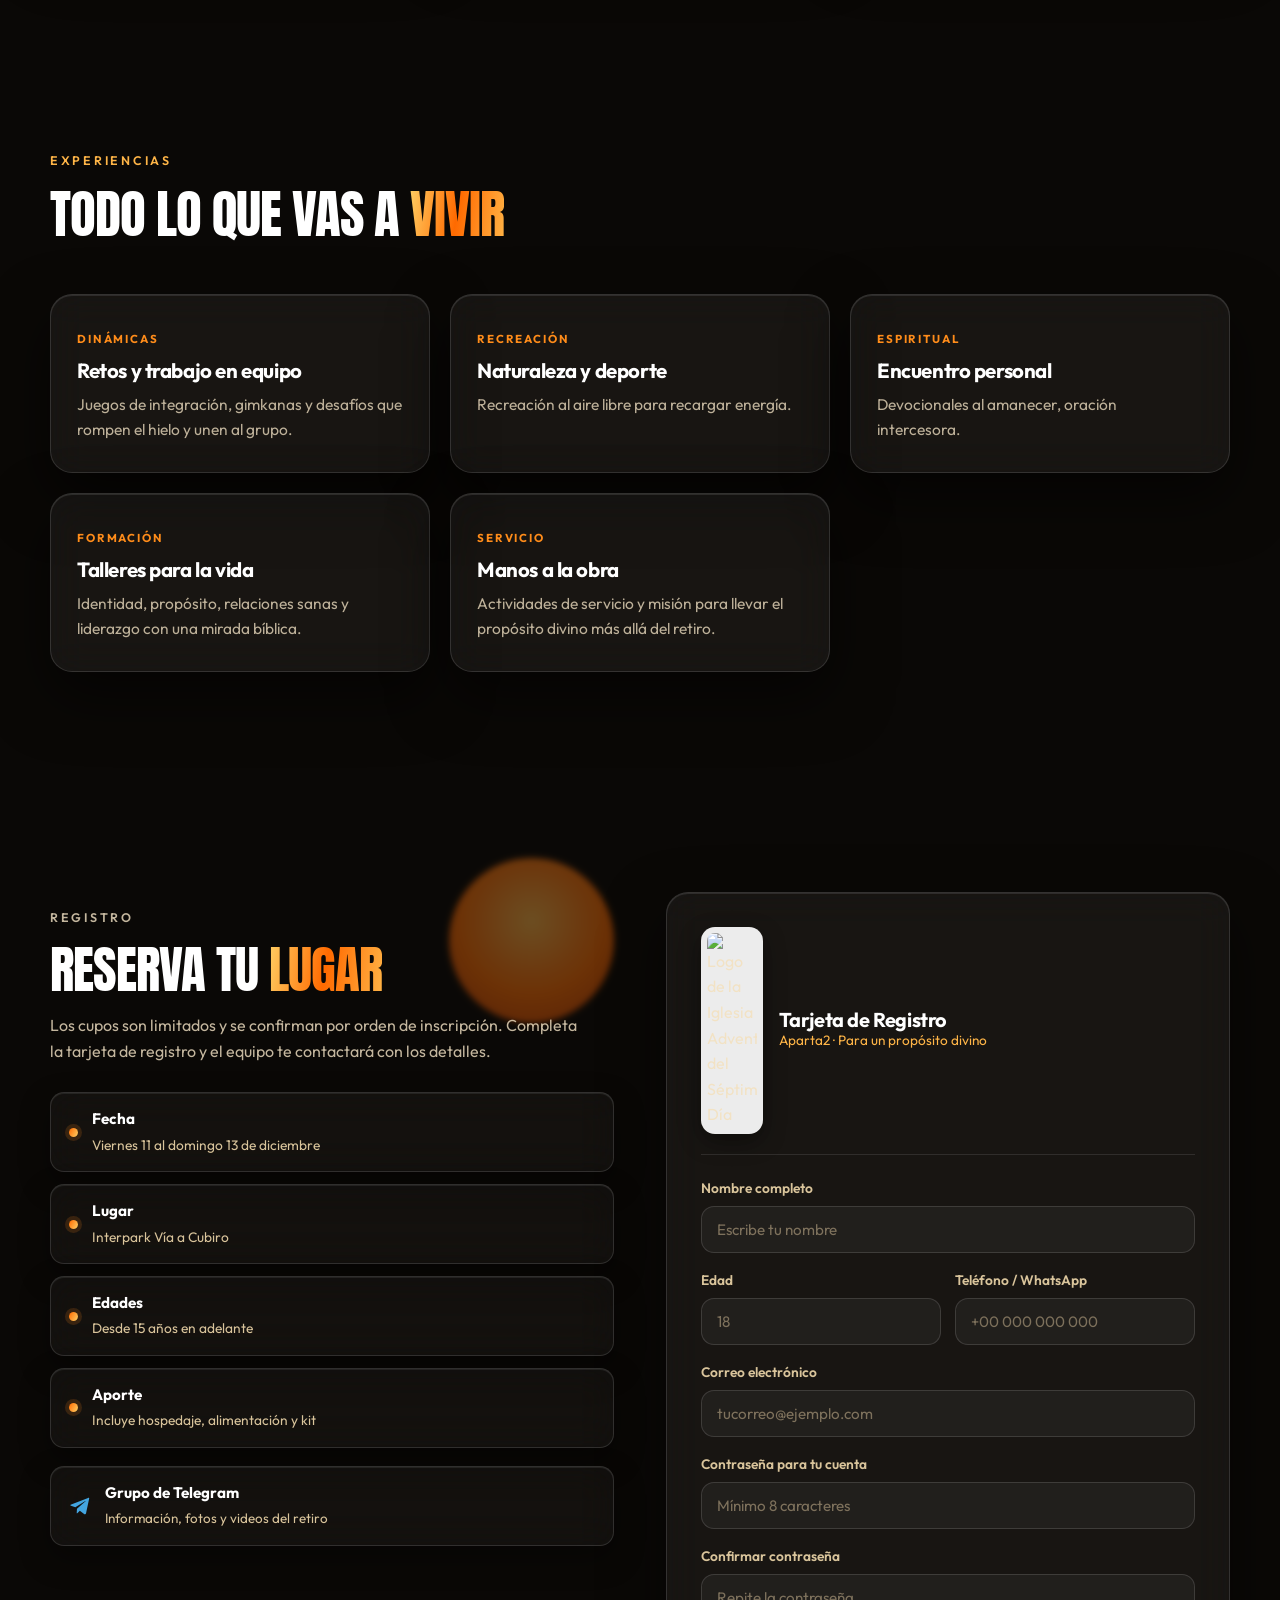
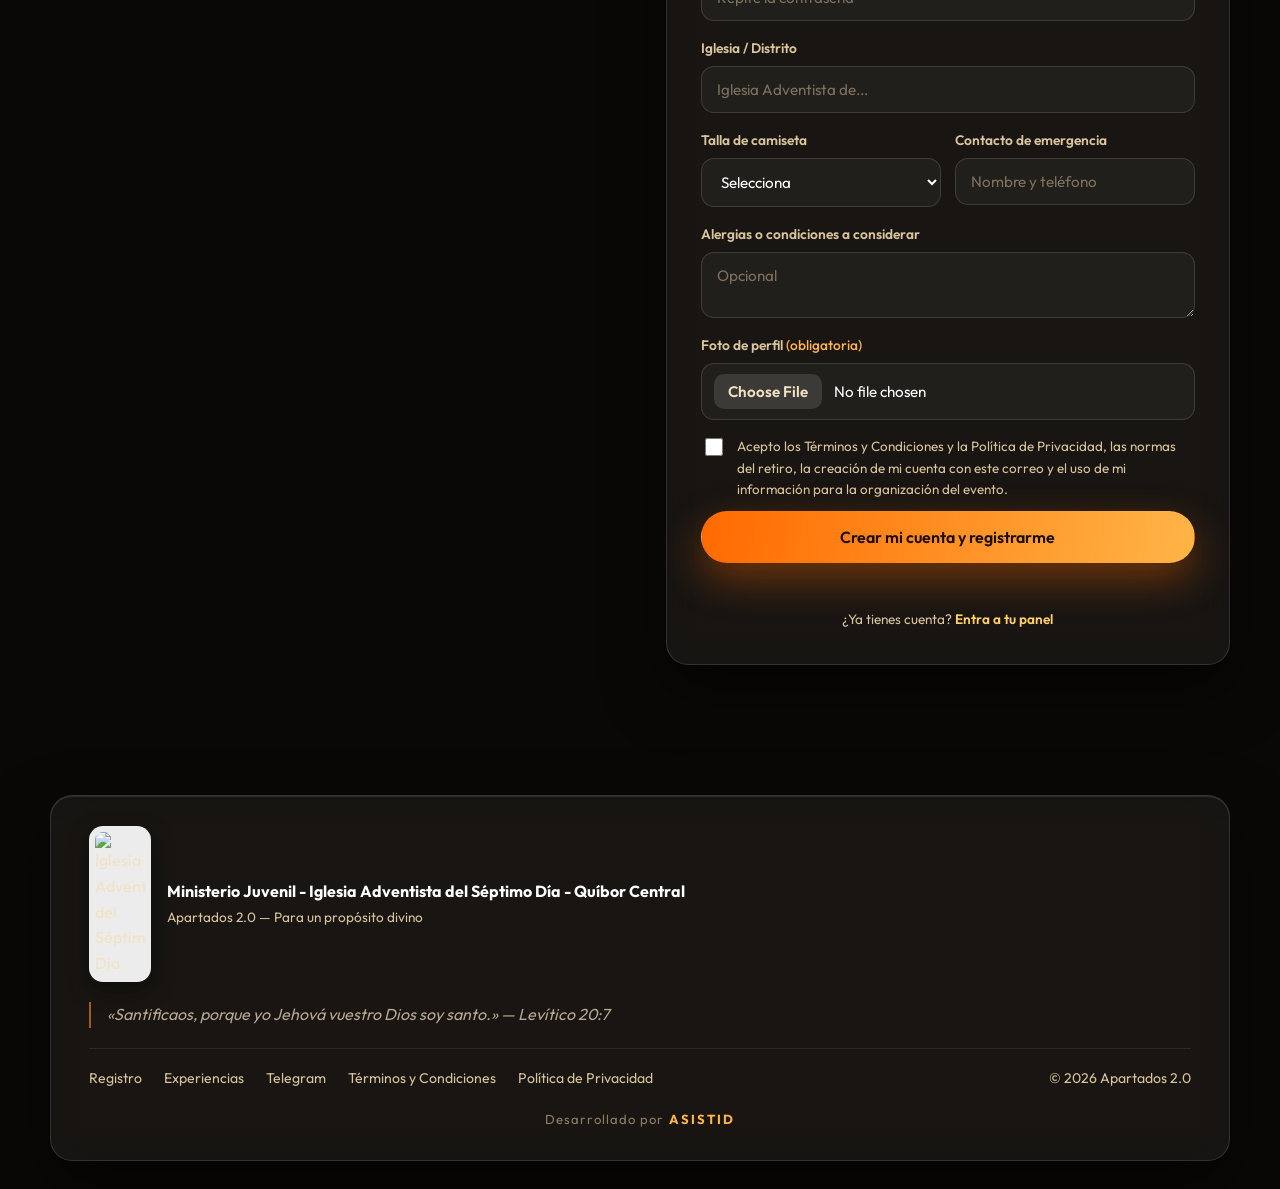
==== commit cc0cb521: "Foto de perfil obligatoria en el registro y aviso en el panel" ====
--- a/index.html
+++ b/index.html
@@ -287,6 +287,13 @@
             <textarea id="notas" name="notas" rows="2" placeholder="Opcional"></textarea>
           </div>
 
+          <div class="field">
+            <label for="foto">Foto de perfil <span class="req">(obligatoria)</span></label>
+            <input id="foto" name="foto" type="file" accept="image/png,image/jpeg,image/webp" required />
+            <small class="error"></small>
+            <div class="file-preview" id="fotoPreview" hidden></div>
+          </div>
+
           <label class="check">
             <input type="checkbox" id="acepto" required />
             <span>Acepto los <a href="terminos.html" target="_blank" rel="noopener">Términos y Condiciones</a> y la <a href="privacidad.html" target="_blank" rel="noopener">Política de Privacidad</a>, las normas del retiro, la creación de mi cuenta con este correo y el uso de mi información para la organización del evento.</span>
@@ -330,6 +337,7 @@
   </footer>
 
   <script src="config.js"></script>
+  <script src="analytics.js"></script>
   <script src="vendor/supabase-js.js"></script>
   <script src="fluid-orb.js"></script>
   <script src="script.js"></script>
--- a/styles.css
+++ b/styles.css
@@ -672,3 +672,29 @@
   .hero { padding-top: 120px; }
   .footer__meta span:last-child { margin-left: 0; }
 }
+
+/* Foto obligatoria en el registro */
+.req { color: var(--amber); font-weight: 500; }
+.field input[type="file"] {
+  padding: 10px 12px;
+  cursor: pointer;
+}
+.field input[type="file"]::file-selector-button {
+  margin-right: 12px;
+  padding: 8px 14px;
+  border: 0;
+  border-radius: 10px;
+  background: rgba(255, 255, 255, 0.12);
+  color: var(--cream);
+  font-family: var(--font);
+  font-weight: 600;
+  cursor: pointer;
+}
+.file-preview { margin-top: 12px; }
+.file-preview img {
+  max-width: 130px;
+  border-radius: 50%;
+  aspect-ratio: 1;
+  object-fit: cover;
+  border: 2px solid rgba(255, 181, 71, 0.45);
+}
